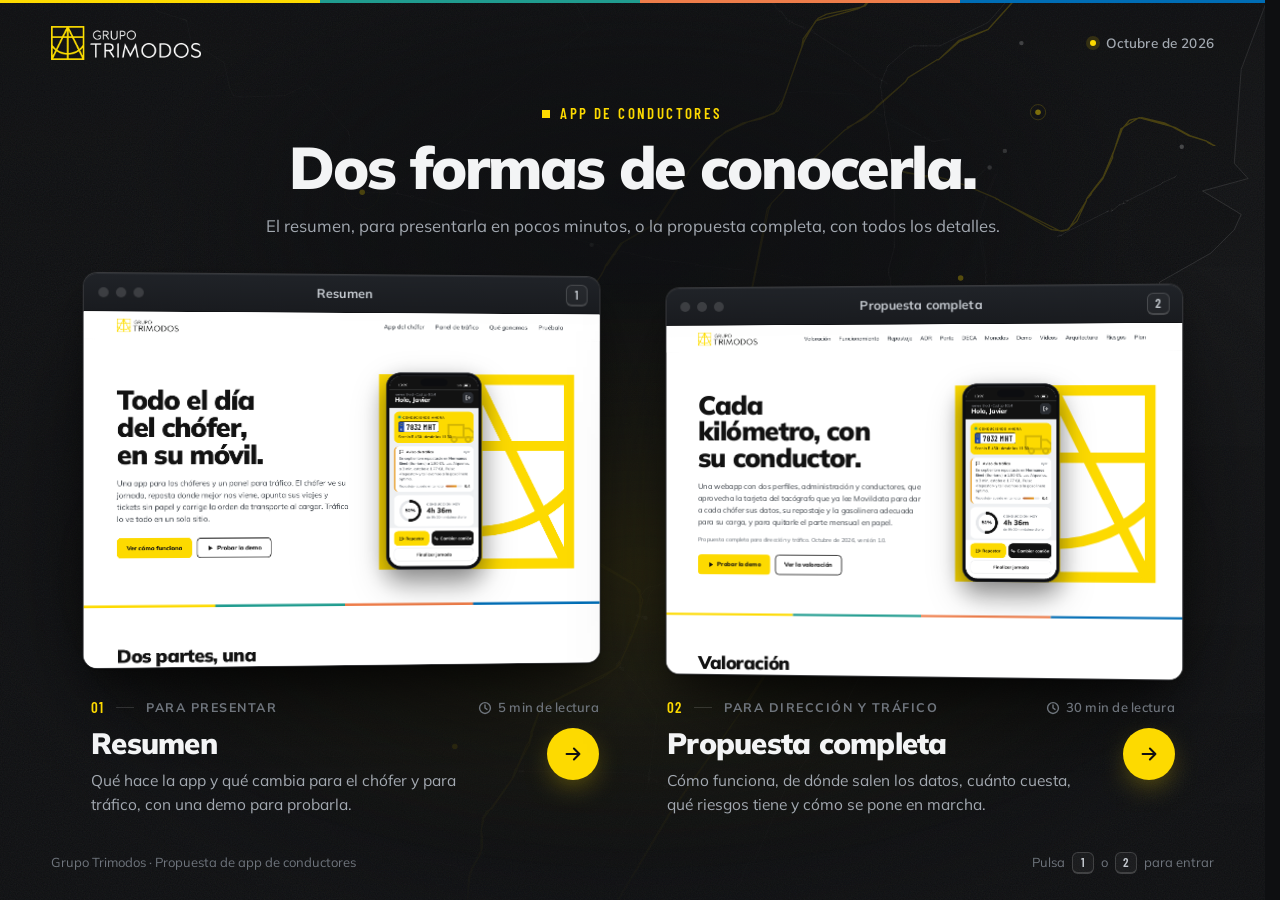
==== index.html @ 16dcde3c "Portada con las dos propuestas y despliegue en GitHub Pages - index.html: portada con dos ventanas f" ====
<!doctype html>
<html lang="es">
<head>
<meta charset="utf-8">
<meta name="viewport" content="width=device-width, initial-scale=1, viewport-fit=cover">
<title>App de conductores · Grupo Trimodos</title>
<meta name="description" content="Propuesta de app de conductores de Grupo Trimodos: el resumen para presentarla y la propuesta completa.">
<meta name="robots" content="noindex, nofollow">
<meta name="theme-color" content="#0E0F11">
<meta name="color-scheme" content="dark">
<link rel="icon" href="assets/img/favicon-32.png" type="image/png" sizes="32x32">
<link rel="apple-touch-icon" href="assets/img/apple-touch-icon.png">
<meta property="og:type" content="website">
<meta property="og:locale" content="es_ES">
<meta property="og:site_name" content="Grupo Trimodos">
<meta property="og:title" content="App de conductores · Propuesta">
<meta property="og:description" content="El resumen, para presentarla en pocos minutos, o la propuesta completa, con todos los detalles.">
<meta property="og:url" content="https://felixortuno.github.io/gtr-controldrive/">
<meta property="og:image" content="https://felixortuno.github.io/gtr-controldrive/assets/img/og.jpg">
<meta property="og:image:type" content="image/jpeg">
<meta property="og:image:width" content="1200">
<meta property="og:image:height" content="630">
<meta property="og:image:alt" content="App de conductores de Grupo Trimodos: resumen y propuesta completa">
<meta name="twitter:card" content="summary_large_image">
<link rel="preload" href="assets/fonts/mulish.woff2" as="font" type="font/woff2" crossorigin>
<script type="speculationrules">
{"prerender":[{"where":{"selector_matches":"a[data-launch]"},"eagerness":"moderate"}]}
</script>
<style>
@font-face{font-family:Mulish;src:url(assets/fonts/mulish.woff2) format("woff2");font-weight:200 1000;font-style:normal;font-display:swap}
@font-face{font-family:"Barlow Condensed";src:url(assets/fonts/barlow-condensed-600.woff2) format("woff2");font-weight:600;font-style:normal;font-display:swap}
@view-transition{navigation:auto}
::view-transition-old(root),::view-transition-new(root){animation-duration:.24s}

:root{
  --bg:#0E0F11;
  --line:rgba(255,255,255,.08);
  --line-2:rgba(255,255,255,.14);
  --text:#F3F4F5;
  --muted:#A3A9B1;
  --dim:#6F757D;
  --y:#FDDA00;
  --teal:#209C8F;
  --orange:#EE7D4A;
  --blue:#006DB5;
  --ease:cubic-bezier(.22,.8,.24,1);
  --gutter:clamp(16px,4vw,56px);
  --ar:1.6;
  --VW:1440px;
  --VH:900px;
  color-scheme:dark;
}
*,*::before,*::after{box-sizing:border-box}
html{background:var(--bg);scrollbar-gutter:stable;-webkit-text-size-adjust:100%;text-size-adjust:100%}
body{margin:0;min-height:100vh;min-height:100svh;display:flex;flex-direction:column;background:var(--bg);color:var(--text);font:400 16px/1.5 Mulish,system-ui,-apple-system,"Segoe UI",sans-serif;-webkit-font-smoothing:antialiased;-moz-osx-font-smoothing:grayscale;overflow-x:hidden}
img,svg{display:block}
a{color:inherit}
::selection{background:var(--y);color:#111}

/* ---------- Fondo ---------- */
.bg{position:fixed;inset:0;z-index:0;pointer-events:none;overflow:hidden;transition:opacity .5s var(--ease)}
.bg .map{position:absolute;inset:-4%;width:108%;height:108%;object-fit:cover;object-position:72% 20%;opacity:.75;will-change:transform;-webkit-mask-image:linear-gradient(180deg,#000 0%,#000 45%,transparent 100%);mask-image:linear-gradient(180deg,#000 0%,#000 45%,transparent 100%)}
.bg .shade{position:absolute;inset:0;background:radial-gradient(40% 24% at 50% 21%,rgba(14,15,17,.85) 0%,rgba(14,15,17,.5) 60%,rgba(14,15,17,0) 100%),radial-gradient(56% 48% at 50% 60%,rgba(14,15,17,.86) 0%,rgba(14,15,17,.55) 55%,rgba(14,15,17,0) 100%),linear-gradient(180deg,rgba(14,15,17,.2),rgba(14,15,17,0) 30%)}
.bg .glow{position:absolute;left:50%;top:64%;width:min(1200px,110vw);aspect-ratio:2/1;transform:translate(-50%,-50%);background:radial-gradient(closest-side,rgba(253,218,0,.10),rgba(253,218,0,.03) 55%,transparent);filter:blur(10px)}
.bg .grain{position:absolute;inset:0;opacity:.07;mix-blend-mode:overlay;background-image:url("data:image/svg+xml,%3Csvg xmlns='http://www.w3.org/2000/svg' width='180' height='180'%3E%3Cfilter id='n'%3E%3CfeTurbulence type='fractalNoise' baseFrequency='.85' numOctaves='2' stitchTiles='stitch'/%3E%3C/filter%3E%3Crect width='100%25' height='100%25' filter='url(%23n)'/%3E%3C/svg%3E")}

/* Franja de colores del grupo */
.strip{position:fixed;top:0;left:0;right:0;z-index:40;display:flex;height:3px;pointer-events:none;transition:opacity .4s var(--ease)}
.strip i{flex:1;transform-origin:left center;animation:grow 1s var(--ease) backwards;animation-delay:calc(var(--k) * 90ms)}
.strip i:nth-child(1){--k:0;background:var(--y)}
.strip i:nth-child(2){--k:1;background:var(--teal)}
.strip i:nth-child(3){--k:2;background:var(--orange)}
.strip i:nth-child(4){--k:3;background:var(--blue)}

/* Recorta lo que sobresale (p. ej. la ventana al ampliarse) sin crear una zona de desplazamiento */
.page{position:relative;flex:1;display:flex;flex-direction:column;overflow:hidden;overflow:clip}

/* ---------- Cabecera ---------- */
.top{position:relative;z-index:2;width:100%;max-width:1360px;margin:0 auto;display:flex;align-items:center;justify-content:space-between;gap:16px;padding:26px var(--gutter) 0;transition:opacity .4s var(--ease);animation:fade .8s var(--ease) .1s backwards}
.brand{display:inline-flex;border-radius:6px;outline-offset:6px}
.brand img{width:150px;height:auto}
.top .date{margin:0;display:flex;align-items:center;gap:10px;color:var(--muted);font-size:13.5px;font-weight:600;letter-spacing:.01em}
.top .date::before{content:"";width:6px;height:6px;border-radius:50%;background:var(--y);box-shadow:0 0 0 4px rgba(253,218,0,.14)}

/* ---------- Escenario ---------- */
.stage{position:relative;z-index:1;flex:1;display:flex;flex-direction:column;justify-content:center;width:100%;padding:clamp(20px,4vh,56px) 0 clamp(20px,3.5vh,44px)}
.intro{text-align:center;padding:0 var(--gutter);margin:0 auto clamp(26px,4.6vh,56px);max-width:1120px;transition:opacity .4s var(--ease)}
.eyebrow{margin:0 0 16px;display:inline-flex;align-items:center;gap:10px;font:600 15px/1 "Barlow Condensed","Arial Narrow",sans-serif;letter-spacing:.16em;text-transform:uppercase;color:var(--y);animation:rise-s .9s var(--ease) .15s backwards}
.eyebrow::before{content:"";width:8px;height:8px;background:var(--y)}
h1{margin:0;font-weight:900;font-size:clamp(38px,4.6vw,80px);line-height:1.02;letter-spacing:-.035em;text-wrap:balance;animation:rise-s 1s var(--ease) .22s backwards}
.lead{margin:16px auto 0;max-width:62ch;color:var(--muted);font-size:clamp(16px,1.3vw,19px);line-height:1.55;text-wrap:balance;animation:rise-s 1s var(--ease) .3s backwards}

/* ---------- Opciones ---------- */
.options{--gap:clamp(36px,5vw,84px);position:relative;display:grid;grid-template-columns:repeat(2,minmax(0,var(--w,560px)));justify-content:center;gap:var(--gap);padding:0 var(--gutter);list-style:none;margin:0}
.opt{position:relative;transition:opacity .45s var(--ease),transform .7s var(--ease)}
.opt.is-launching{z-index:20}
.stage.is-front{z-index:50}
.slot{position:relative;perspective:1700px;animation:rise 1.25s var(--ease) backwards;animation-delay:calc(.32s + var(--i) * .13s)}
.opt:nth-child(1) .slot{perspective-origin:calc(100% + var(--gap) / 2) 40%}
.opt:nth-child(2) .slot{perspective-origin:calc(0% - var(--gap) / 2) 40%}

.win{position:relative;border-radius:14px;background:#17191C;border:1px solid var(--line-2);transform-origin:50% 50%;will-change:transform;-webkit-backface-visibility:hidden;backface-visibility:hidden}
.win::before{content:"";position:absolute;inset:-1px;z-index:-1;border-radius:inherit;pointer-events:none;box-shadow:0 1px 2px rgba(0,0,0,.4),0 18px 36px -10px rgba(0,0,0,.55),0 50px 110px -30px rgba(0,0,0,.75);transition:opacity .35s var(--ease)}
.win::after{content:"";position:absolute;inset:-1px;z-index:3;border-radius:inherit;pointer-events:none;box-shadow:0 0 0 1px rgba(253,218,0,.7),0 0 0 6px rgba(253,218,0,.08),0 30px 90px -24px rgba(253,218,0,.35);opacity:0;transition:opacity .45s var(--ease)}

.bar{container-type:inline-size;position:relative;display:flex;align-items:center;gap:12px;height:38px;padding:0 12px 0 14px;border-radius:13px 13px 0 0;background:linear-gradient(180deg,#202328,#191B1F);border-bottom:1px solid rgba(0,0,0,.5);box-shadow:inset 0 1px 0 rgba(255,255,255,.06)}
.lights{display:flex;gap:7px}
.lights i{width:10px;height:10px;border-radius:50%;background:rgba(255,255,255,.14);transition:background-color .35s var(--ease)}
.lights i:nth-child(2){transition-delay:.05s}
.lights i:nth-child(3){transition-delay:.1s}
.bar-title{position:absolute;left:50%;transform:translateX(-50%);max-width:calc(100% - 150px);overflow:hidden;white-space:nowrap;text-overflow:ellipsis;font-size:12.5px;font-weight:700;letter-spacing:.01em;color:#C5CAD0}
.bar-title span{color:var(--dim);font-weight:600}
kbd,.key{display:inline-grid;place-items:center;min-width:22px;height:22px;padding:0 6px;border-radius:6px;border:1px solid rgba(255,255,255,.16);border-bottom-width:2px;background:rgba(255,255,255,.04);font:600 13px/1 "Barlow Condensed","Arial Narrow",sans-serif;color:#C5CAD0}
.bar .key{margin-left:auto}

.view{position:relative;aspect-ratio:var(--ar);overflow:hidden;border-radius:0 0 13px 13px;background:#fff;isolation:isolate}
.vp{position:absolute;left:0;top:0;width:100%;overflow:hidden}
.vp iframe{display:block;width:var(--VW);height:var(--VH);border:0;transform:scale(var(--s,.4));transform-origin:0 0;opacity:0;transition:opacity .6s var(--ease);background:#fff}
.win.is-ready .vp iframe{opacity:1}
.glare{position:absolute;inset:0;z-index:2;pointer-events:none;opacity:0;transition:opacity .5s var(--ease);background:radial-gradient(520px circle at var(--gx,50%) var(--gy,0%),rgba(255,255,255,.16),transparent 45%),linear-gradient(180deg,rgba(255,255,255,.05),transparent 22%)}

/* Esqueleto mientras carga la vista previa */
.skel{position:absolute;inset:0;background:#fff;transition:opacity .5s var(--ease) .1s}
.win.is-ready .skel{opacity:0}
.skel i{position:absolute;display:block;border-radius:3px;background:#ECEDEF}
.skel .s-nav{left:0;right:0;top:0;height:7.6%;border-radius:0;background:#fff;border-bottom:1px solid #EFF0F2}
.skel .s-logo{left:11%;top:2.3%;width:10.5%;height:3%;background:#F7EBA6}
.skel .s-h{left:11%;width:33%;height:7%;background:#DADCE0}
.skel .s-h1{top:21%}.skel .s-h2{top:30.5%;width:38%}.skel .s-h3{top:40%;width:26%}
.skel .s-p{left:11%;width:40%;height:2.3%}
.skel .s-p1{top:53%}.skel .s-p2{top:58%}.skel .s-p3{top:63%;width:30%}
.skel .s-btn{left:11%;top:70%;width:13%;height:6%;border-radius:5px;background:#FBE77E}
.skel .s-btn2{left:25.5%;width:13%;background:#fff;box-shadow:inset 0 0 0 2px #DADCE0}
.skel .s-art{left:56%;top:17%;width:34%;height:54%;border-radius:2px;background:none;box-shadow:inset 0 0 0 7px #FBE77E}
.skel::after{content:"";position:absolute;inset:0;background:linear-gradient(100deg,transparent 35%,rgba(255,255,255,.75) 50%,transparent 65%);animation:shimmer 1.5s ease-in-out infinite;transform:translateX(-100%)}

/* Pie de cada opción */
.cap{container-type:inline-size;display:grid;grid-template-columns:1fr auto;column-gap:20px;padding:26px 2px 0;animation:rise-s 1s var(--ease) backwards;animation-delay:calc(.5s + var(--i) * .13s);transition:opacity .3s var(--ease)}
.cap-top{grid-column:1/-1;display:flex;align-items:center;gap:12px;margin-bottom:10px;font-size:12.5px;font-weight:700;letter-spacing:.12em;text-transform:uppercase;color:var(--dim)}
.num{font:600 15px/1 "Barlow Condensed","Arial Narrow",sans-serif;letter-spacing:.08em;color:var(--y)}
.cap-top .sep{width:18px;height:1px;background:var(--line-2)}
.time{margin-left:auto;display:inline-flex;align-items:center;gap:6px;letter-spacing:.02em;text-transform:none;font-weight:600;font-size:13px}
.time svg{width:14px;height:14px}
.cap h2{grid-column:1;margin:0;font-size:clamp(26px,2.3vw,34px);font-weight:900;line-height:1.05;letter-spacing:-.025em}
.go{text-decoration:none;outline:none}
.go::after{content:"";position:absolute;inset:0;z-index:5;border-radius:16px;cursor:pointer}
.cap p{grid-column:1;margin:10px 0 0;max-width:46ch;color:var(--muted);font-size:15.5px;line-height:1.55;text-wrap:pretty}
.chips{grid-column:1/-1;display:flex;flex-wrap:wrap;gap:7px;margin:16px 0 0;padding:0;list-style:none}
.chips li{padding:5px 11px;border-radius:999px;border:1px solid var(--line-2);font-size:12.5px;font-weight:600;color:#C2C7CD;background:rgba(255,255,255,.02);transition:border-color .35s var(--ease),color .35s var(--ease)}
.cta{grid-column:2;grid-row:2/span 2;align-self:start;display:grid;place-items:center;width:52px;height:52px;border-radius:50%;background:var(--y);color:#111;box-shadow:0 10px 30px -10px rgba(253,218,0,.6);transition:transform .45s var(--ease),box-shadow .45s var(--ease)}
.cta svg{width:22px;height:22px;transition:transform .45s var(--ease)}

/* Estados */
.opt.is-on .win::after{opacity:1}
.opt.is-on .lights i:nth-child(1){background:var(--y)}
.opt.is-on .lights i:nth-child(2){background:var(--teal)}
.opt.is-on .lights i:nth-child(3){background:var(--orange)}
.opt.is-on .glare{opacity:1}
.opt.is-on .cta{transform:scale(1.07);box-shadow:0 14px 36px -10px rgba(253,218,0,.8)}
.opt.is-on .cta svg{transform:translateX(3px)}
.opt.is-on .chips li{border-color:rgba(253,218,0,.28);color:#E4E7EA}
.options.has-on .opt:not(.is-on){opacity:.5}
.opt:has(.go:focus-visible) .win{outline:2px solid var(--y);outline-offset:6px}

/* ---------- Pie ---------- */
.foot{position:relative;z-index:2;width:100%;max-width:1360px;margin:0 auto;display:flex;align-items:center;justify-content:space-between;gap:16px;padding:0 var(--gutter) 26px;color:var(--dim);font-size:13px;transition:opacity .4s var(--ease);animation:fade .8s var(--ease) .8s backwards}
.foot p{margin:0}
.hint{display:flex;align-items:center;gap:7px}

/* ---------- Lanzamiento ---------- */
.is-launching .top,.is-launching .intro,.is-launching .foot,.is-launching .strip,.is-launching .bg{opacity:0}
.is-launching .opt:not(.is-launching){opacity:0;transform:scale(.94)}
.opt.is-launching .cap{opacity:0}
.opt.is-launching .win::before,.opt.is-launching .win::after,.opt.is-launching .glare{opacity:0;transition-duration:.25s}
.opt.is-launching .view{overflow:visible}
.opt.is-launching .go::after{cursor:default}
html.is-launching{cursor:progress}

/* ---------- Animaciones ---------- */
@keyframes grow{from{transform:scaleX(0)}}
@keyframes fade{from{opacity:0}}
@keyframes rise-s{from{opacity:0;transform:translateY(18px)}}
@keyframes rise{from{opacity:0;transform:translateY(70px) scale(.94)}}
@keyframes shimmer{to{transform:translateX(100%)}}

/* ---------- Adaptación ---------- */
@container (max-width:500px){
  .bar-title span{display:none}
}
@container (max-width:490px){
  .cap-top .sep,.time .rd{display:none}
  .cap h2{font-size:27px}
}
@media (min-width:900px){
  .lead{max-width:none}
}
/* En pantallas de escritorio el tamaño de las ventanas lo ajusta el script para que todo quepa sin desplazarse */
@media (min-width:900px) and (max-height:1000px){
  .chips{display:none}
}
@media (min-width:900px) and (max-height:820px){
  .eyebrow{margin-bottom:12px}
  h1{font-size:clamp(36px,4.2vw,60px)}
  .lead{margin-top:10px;font-size:16px}
  .cap{padding-top:20px}
  .cap-top{margin-bottom:8px}
  .cap p{font-size:14.5px;margin-top:8px}
}
@media (min-width:900px) and (max-height:800px){
  .lead{display:none}
}
@media (max-width:899px){
  .options{grid-template-columns:minmax(0,640px);gap:56px}
  .opt .slot{perspective-origin:50% 40%}
  .stage{justify-content:flex-start;padding-top:40px}
}
@media (max-width:600px){
  .top{padding-top:20px}
  .brand img{width:126px}
  .top .date{font-size:12.5px}
  .stage{padding-top:34px}
  .intro{margin-bottom:34px}
  .eyebrow{font-size:14px}
  .lead{font-size:16px}
  .bar{height:34px;padding-left:12px}
  .lights{gap:6px}
  .lights i{width:9px;height:9px}
  .bar-title{font-size:12px;max-width:calc(100% - 120px)}
  .bar-title span,.cap-top .sep,.time .rd{display:none}
  .cap{padding-top:20px;column-gap:14px}
  .cap-top{gap:10px;letter-spacing:.1em}
  .cta{width:46px;height:46px}
  .cap p{font-size:15px}
  .foot{flex-direction:column;align-items:flex-start;padding-top:8px}
}
@media (hover:none){
  .key,.hint{display:none}
}
@media (prefers-reduced-motion:reduce){
  *,*::before,*::after{animation-duration:.01ms!important;animation-delay:0s!important;transition-duration:.01ms!important}
}
</style>
</head>
<body>
<div class="strip" aria-hidden="true"><i></i><i></i><i></i><i></i></div>

<div class="bg" aria-hidden="true">
  <img class="map" src="assets/img/mapa.svg" alt="" decoding="async">
  <div class="shade"></div>
  <div class="glow"></div>
  <div class="grain"></div>
</div>

<div class="page">
<header class="top">
  <a class="brand" href="./" aria-label="Grupo Trimodos, inicio"><img src="assets/img/grupo-trimodos-blanco.png" width="150" height="34" alt="Grupo Trimodos"></a>
  <p class="date">Octubre de 2026</p>
</header>

<main class="stage">
  <section class="intro">
    <p class="eyebrow">App de conductores</p>
    <h1>Dos formas de conocerla.</h1>
    <p class="lead">El resumen, para presentarla en pocos minutos, o la propuesta completa, con todos los detalles.</p>
  </section>

  <ul class="options" aria-label="Propuestas">
    <li class="opt" data-key="1" style="--i:0">
      <div class="slot">
        <div class="win">
          <div class="bar" aria-hidden="true">
            <span class="lights"><i></i><i></i><i></i></span>
            <span class="bar-title">Resumen <span>· App de conductores</span></span>
            <kbd class="key">1</kbd>
          </div>
          <div class="view" inert aria-hidden="true">
            <div class="skel"><i class="s-nav"></i><i class="s-logo"></i><i class="s-h s-h1"></i><i class="s-h s-h2"></i><i class="s-h s-h3"></i><i class="s-p s-p1"></i><i class="s-p s-p2"></i><i class="s-p s-p3"></i><i class="s-btn"></i><i class="s-btn s-btn2"></i><i class="s-art"></i></div>
            <div class="vp"><iframe src="propuesta-app-conductores-direccion.html" title="Vista previa del resumen" tabindex="-1" scrolling="no"></iframe></div>
            <div class="glare"></div>
          </div>
        </div>
      </div>
      <div class="cap">
        <div class="cap-top"><span class="num">01</span><span class="sep"></span><span>Para presentar</span><span class="time"><svg viewBox="0 0 16 16" fill="none" stroke="currentColor" stroke-width="1.6" aria-hidden="true"><circle cx="8" cy="8" r="6.2"/><path d="M8 4.6V8l2.3 1.6" stroke-linecap="round"/></svg><span>5 min<span class="rd"> de lectura</span></span></span></div>
        <h2><a class="go" href="propuesta-app-conductores-direccion.html" data-launch aria-describedby="d1">Resumen</a></h2>
        <p id="d1">Qué hace la app y qué cambia para el chófer y para tráfico, con una demo para probarla.</p>
        <span class="cta" aria-hidden="true"><svg viewBox="0 0 24 24" fill="none" stroke="currentColor" stroke-width="2.2" stroke-linecap="round" stroke-linejoin="round"><path d="M5 12h14M13 6l6 6-6 6"/></svg></span>
        <ul class="chips" aria-label="Contenido del resumen"><li>App del chófer</li><li>Panel de tráfico</li><li>Qué ganamos</li></ul>
      </div>
    </li>

    <li class="opt" data-key="2" style="--i:1">
      <div class="slot">
        <div class="win">
          <div class="bar" aria-hidden="true">
            <span class="lights"><i></i><i></i><i></i></span>
            <span class="bar-title">Propuesta completa <span>· App de conductores</span></span>
            <kbd class="key">2</kbd>
          </div>
          <div class="view" inert aria-hidden="true">
            <div class="skel"><i class="s-nav"></i><i class="s-logo"></i><i class="s-h s-h1"></i><i class="s-h s-h2"></i><i class="s-h s-h3"></i><i class="s-p s-p1"></i><i class="s-p s-p2"></i><i class="s-p s-p3"></i><i class="s-btn"></i><i class="s-btn s-btn2"></i><i class="s-art"></i></div>
            <div class="vp"><iframe src="propuesta-app-conductores-trimodos.html" title="Vista previa de la propuesta completa" tabindex="-1" scrolling="no"></iframe></div>
            <div class="glare"></div>
          </div>
        </div>
      </div>
      <div class="cap">
        <div class="cap-top"><span class="num">02</span><span class="sep"></span><span>Para dirección y tráfico</span><span class="time"><svg viewBox="0 0 16 16" fill="none" stroke="currentColor" stroke-width="1.6" aria-hidden="true"><circle cx="8" cy="8" r="6.2"/><path d="M8 4.6V8l2.3 1.6" stroke-linecap="round"/></svg><span>30 min<span class="rd"> de lectura</span></span></span></div>
        <h2><a class="go" href="propuesta-app-conductores-trimodos.html" data-launch aria-describedby="d2">Propuesta completa</a></h2>
        <p id="d2">Cómo funciona, de dónde salen los datos, cuánto cuesta, qué riesgos tiene y cómo se pone en marcha.</p>
        <span class="cta" aria-hidden="true"><svg viewBox="0 0 24 24" fill="none" stroke="currentColor" stroke-width="2.2" stroke-linecap="round" stroke-linejoin="round"><path d="M5 12h14M13 6l6 6-6 6"/></svg></span>
        <ul class="chips" aria-label="Contenido de la propuesta completa"><li>Valoración</li><li>Repostaje</li><li>ADR</li><li>Parte mensual</li><li>Arquitectura</li><li>Riesgos</li><li>Plan</li></ul>
      </div>
    </li>
  </ul>
</main>

<footer class="foot">
  <p>Grupo Trimodos · Propuesta de app de conductores</p>
  <p class="hint">Pulsa <kbd>1</kbd> o <kbd>2</kbd> para entrar</p>
</footer>
</div>

<script>
(() => {
  const root = document.documentElement;
  const reduce = matchMedia('(prefers-reduced-motion: reduce)');
  const list = document.querySelector('.options');
  const map = document.querySelector('.bg .map');
  const cards = [...document.querySelectorAll('.opt')].map((el, i) => ({
    el, i,
    key: el.dataset.key,
    link: el.querySelector('[data-launch]'),
    slot: el.querySelector('.slot'),
    win: el.querySelector('.win'),
    view: el.querySelector('.view'),
    vp: el.querySelector('.vp'),
    frame: el.querySelector('iframe'),
    fw: null,
    s: .4, yaw: 0,
    rx: 0, ry: 0, lift: 0, y: 0, z: 0,
    trx: 0, try_: 0, tlift: 0,
    hover: false, hoverAt: 0,
    scroll: 0, peek: 0
  }));

  /* Medidas: la vista previa se pinta al tamaño real de la ventana y se escala,
     así lo que se ve dentro es exactamente la página a la que se entra. */
  const head = document.querySelector('.top');
  const foot = document.querySelector('.foot');
  const stage = document.querySelector('.stage');
  const intro = document.querySelector('.intro');
  let VW = 0, VH = 0, wide = true;
  function measure() {
    VW = root.clientWidth;
    VH = innerHeight;
    wide = VW >= 900;
    const ar = Math.max(VW / VH, wide ? 1.45 : 1.3);
    root.style.setProperty('--ar', ar.toFixed(4));
    root.style.setProperty('--VW', VW + 'px');
    root.style.setProperty('--VH', VH + 'px');
    layout(ar);
    cards.forEach(c => {
      c.yaw = wide && !reduce.matches ? (c.i === 0 ? 5 : -5) : 0;
      if (!c.hover) c.try_ = c.yaw;
      fit(c);
    });
  }
  /* En escritorio, ventanas tan grandes como quepan sin tener que desplazarse */
  function layout(ar) {
    if (!wide) { list.style.removeProperty('--w'); return; }
    const ls = getComputedStyle(list);
    const maxW = Math.min(660, (VW - 2 * parseFloat(ls.paddingLeft) - parseFloat(ls.columnGap)) / 2);
    let w = maxW;
    for (let n = 0; n < 4; n++) {
      list.style.setProperty('--w', w.toFixed(1) + 'px');
      const ss = getComputedStyle(stage);
      const need = head.offsetHeight + foot.offsetHeight + parseFloat(ss.paddingTop) + parseFloat(ss.paddingBottom)
        + intro.offsetHeight + parseFloat(getComputedStyle(intro).marginBottom) + list.offsetHeight + 8;
      const next = Math.max(360, Math.min(maxW, w + (VH - need) * ar));
      if (Math.abs(next - w) < 1) break;
      w = next;
    }
    list.style.setProperty('--w', Math.floor(w) + 'px');
  }
  function fit(c) {
    const w = c.view.clientWidth;
    if (!w || !VW) return;
    c.s = w / VW;
    c.el.style.setProperty('--s', c.s.toFixed(5));
    c.vp.style.height = (VH * c.s) + 'px';
  }
  let resizeRaf = 0;
  addEventListener('resize', () => {
    if (active) return;
    cancelAnimationFrame(resizeRaf);
    resizeRaf = requestAnimationFrame(measure);
  });
  const ro = new ResizeObserver(() => { if (!active) cards.forEach(fit); });
  cards.forEach(c => ro.observe(c.view));
  measure();
  cards.forEach(c => { c.ry = c.try_ = c.yaw; });
  if (document.fonts) document.fonts.ready.then(() => { if (!active) measure(); });

  /* Vistas previas: aparecen al cargar. En el mismo dominio se puede además
     desplazar la página de dentro al pasar el ratón. */
  function ready(c) {
    if (c.win.classList.contains('is-ready')) return;
    c.win.classList.add('is-ready');
    try {
      const w = c.frame.contentWindow, d = w.document;
      const st = d.createElement('style');
      st.textContent = 'html{scroll-behavior:auto!important;scrollbar-width:none}html::-webkit-scrollbar{display:none}';
      d.head.append(st);
      c.fw = w;
    } catch (e) { c.fw = null; }
  }
  cards.forEach(c => {
    c.frame.addEventListener('load', () => ready(c));
    try { if (c.frame.contentDocument && c.frame.contentDocument.readyState === 'complete' && c.frame.contentDocument.body.childElementCount) ready(c); } catch (e) {}
    setTimeout(() => ready(c), 6000);
  });

  /* Estado activo (ratón o teclado) */
  function setOn(c, on) {
    c.el.classList.toggle('is-on', on);
    list.classList.toggle('has-on', cards.some(x => x.el.classList.contains('is-on')));
  }

  /* Inclinación 3D y brillo que sigue al cursor */
  let px = 0, py = 0, mx = 0, my = 0;
  addEventListener('pointermove', e => {
    if (e.pointerType !== 'mouse') return;
    px = e.clientX / innerWidth - .5;
    py = e.clientY / innerHeight - .5;
  }, { passive: true });
  const clamp = (v, a, b) => Math.min(b, Math.max(a, v));
  cards.forEach(c => {
    c.el.addEventListener('pointerenter', e => {
      if (e.pointerType !== 'mouse' || active) return;
      c.hover = true; c.hoverAt = performance.now();
      setOn(c, true);
    });
    c.el.addEventListener('pointermove', e => {
      if (e.pointerType !== 'mouse' || active) return;
      const r = c.slot.getBoundingClientRect();
      const x = clamp((e.clientX - r.left) / r.width, 0, 1);
      const y = clamp((e.clientY - r.top) / r.height, 0, 1);
      if (!reduce.matches) {
        c.try_ = (x - .5) * 10;
        c.trx = (.5 - y) * 8;
        c.tlift = 1;
      }
      c.view.style.setProperty('--gx', (x * 100).toFixed(1) + '%');
      c.view.style.setProperty('--gy', (y * 100).toFixed(1) + '%');
    });
    c.el.addEventListener('pointerleave', e => {
      if (e.pointerType !== 'mouse' || active) return;
      c.hover = false; c.trx = 0; c.try_ = c.yaw; c.tlift = 0;
      setOn(c, false);
    });
    c.link.addEventListener('focus', () => { if (!active) setOn(c, true); });
    c.link.addEventListener('blur', () => { if (!active && !c.hover) setOn(c, false); });
    c.link.addEventListener('click', e => {
      if (e.defaultPrevented || e.button !== 0 || e.metaKey || e.ctrlKey || e.shiftKey || e.altKey) return;
      e.preventDefault();
      launch(c);
    });
  });

  /* Bucle de animación: flotación, inclinación, desplazamiento de la vista previa y paralaje del mapa */
  let last = performance.now();
  function loop(now) {
    const dt = Math.min(64, now - last); last = now;
    const k = 1 - Math.exp(-dt / 120);
    const motion = !reduce.matches;
    for (const c of cards) {
      if (c !== active) {
        c.rx += (c.trx - c.rx) * k;
        c.ry += (c.try_ - c.ry) * k;
        c.lift += (c.tlift - c.lift) * k;
        const float = motion ? Math.sin(now / 6500 * Math.PI * 2 + c.i * 2.3) * (wide ? 7 : 4) : 0;
        c.y = float - c.lift * 8;
        c.z = c.lift * 34;
        c.win.style.transform = `translate3d(0px, ${c.y.toFixed(2)}px, ${c.z.toFixed(2)}px) rotateX(${c.rx.toFixed(3)}deg) rotateY(${c.ry.toFixed(3)}deg) scale(1)`;
      }
      if (c.fw) {
        if (motion && c.hover && !active && now - c.hoverAt > 900) {
          const max = Math.min(c.fw.document.documentElement.scrollHeight - VH, VH * 2.6);
          c.peek = Math.min(Math.max(0, max), c.peek + dt * .11);
        } else {
          c.peek += (0 - c.peek) * (active ? 1 - Math.exp(-dt / 70) : k * .6);
          if (c.peek < .5) c.peek = 0;
        }
        if (Math.abs(c.peek - c.scroll) >= .5 || (c.peek === 0 && c.scroll !== 0)) {
          c.scroll = c.peek;
          c.fw.scrollTo({ top: Math.round(c.scroll), behavior: 'instant' });
        }
      }
    }
    if (motion) {
      mx += (px - mx) * k * .5;
      my += (py - my) * k * .5;
      map.style.transform = `translate3d(${(-mx * 18).toFixed(2)}px, ${(-my * 12).toFixed(2)}px, 0)`;
    }
    requestAnimationFrame(loop);
  }
  requestAnimationFrame(loop);

  /* Entrada: la ventana crece hasta ocupar la pantalla y se convierte en la página */
  let active = null, anims = [];
  const stop = e => e.preventDefault();
  function lockScroll(on) {
    const m = on ? 'addEventListener' : 'removeEventListener';
    window[m]('wheel', stop, { passive: false });
    window[m]('touchmove', stop, { passive: false });
  }
  function launch(c) {
    if (active) return;
    const href = c.link.href;
    if (reduce.matches) { location.href = href; return; }
    active = c;
    setOn(c, true);
    c.slot.getAnimations().forEach(a => a.finish());
    const from = `translate3d(0px, ${c.y}px, ${c.z}px) rotateX(${c.rx}deg) rotateY(${c.ry}deg) scale(1)`;
    const r = c.slot.getBoundingClientRect();
    const vx = r.left + c.win.clientLeft + c.view.offsetLeft;
    const vy = r.top + c.win.clientTop + c.view.offsetTop;
    const cx = r.left + c.win.offsetWidth / 2;
    const cy = r.top + c.win.offsetHeight / 2;
    const S = VW / c.view.offsetWidth;
    const tx = -cx - S * (vx - cx);
    const ty = -cy - S * (vy - cy);
    const to = `translate3d(${tx}px, ${ty}px, 0px) rotateX(0deg) rotateY(0deg) scale(${S})`;
    const crop = Math.max(0, VH * c.s - c.view.offsetHeight);
    root.classList.add('is-launching');
    stage.classList.add('is-front');
    c.el.classList.add('is-launching');
    lockScroll(true);
    const opts = { duration: 820, easing: 'cubic-bezier(.76,0,.18,1)', fill: 'forwards' };
    anims = [
      c.win.animate([{ transform: from }, { transform: to }], opts),
      c.vp.animate([
        { clipPath: `inset(0px 0px ${crop}px 0px round 0px 0px 13px 13px)` },
        { clipPath: 'inset(0px 0px 0px 0px round 0px 0px 0px 0px)' }
      ], opts)
    ];
    anims[0].finished.then(() => { location.href = href; }).catch(() => {});
  }

  /* Al volver atrás (caché del navegador), la ventana se recoge a su sitio */
  addEventListener('pageshow', e => {
    if (!e.persisted || !active) return;
    const c = active;
    root.classList.remove('is-launching');
    anims.forEach(a => { a.playbackRate = 1.1; a.reverse(); });
    Promise.all(anims.map(a => a.finished)).then(() => {
      anims.forEach(a => a.cancel());
      anims = [];
      c.el.classList.remove('is-launching');
      stage.classList.remove('is-front');
      c.hover = false; c.trx = 0; c.try_ = c.yaw; c.tlift = 0;
      setOn(c, false);
      active = null;
      lockScroll(false);
      measure();
    }).catch(() => {});
  });

  /* Teclado: 1 y 2 para entrar, flechas para cambiar de opción */
  addEventListener('keydown', e => {
    if (active || e.defaultPrevented || e.metaKey || e.ctrlKey || e.altKey) return;
    const c = cards.find(x => x.key === e.key);
    if (c) { e.preventDefault(); c.link.focus({ preventScroll: true }); launch(c); return; }
    const cur = cards.findIndex(x => x.link === document.activeElement);
    if (e.key === 'ArrowLeft' || e.key === 'ArrowRight' || (cur >= 0 && (e.key === 'ArrowUp' || e.key === 'ArrowDown'))) {
      const dir = e.key === 'ArrowLeft' || e.key === 'ArrowUp' ? -1 : 1;
      const next = cards[cur < 0 ? (dir > 0 ? 0 : cards.length - 1) : (cur + dir + cards.length) % cards.length];
      e.preventDefault();
      next.link.focus();
    }
  });
})();
</script>
</body>
</html>
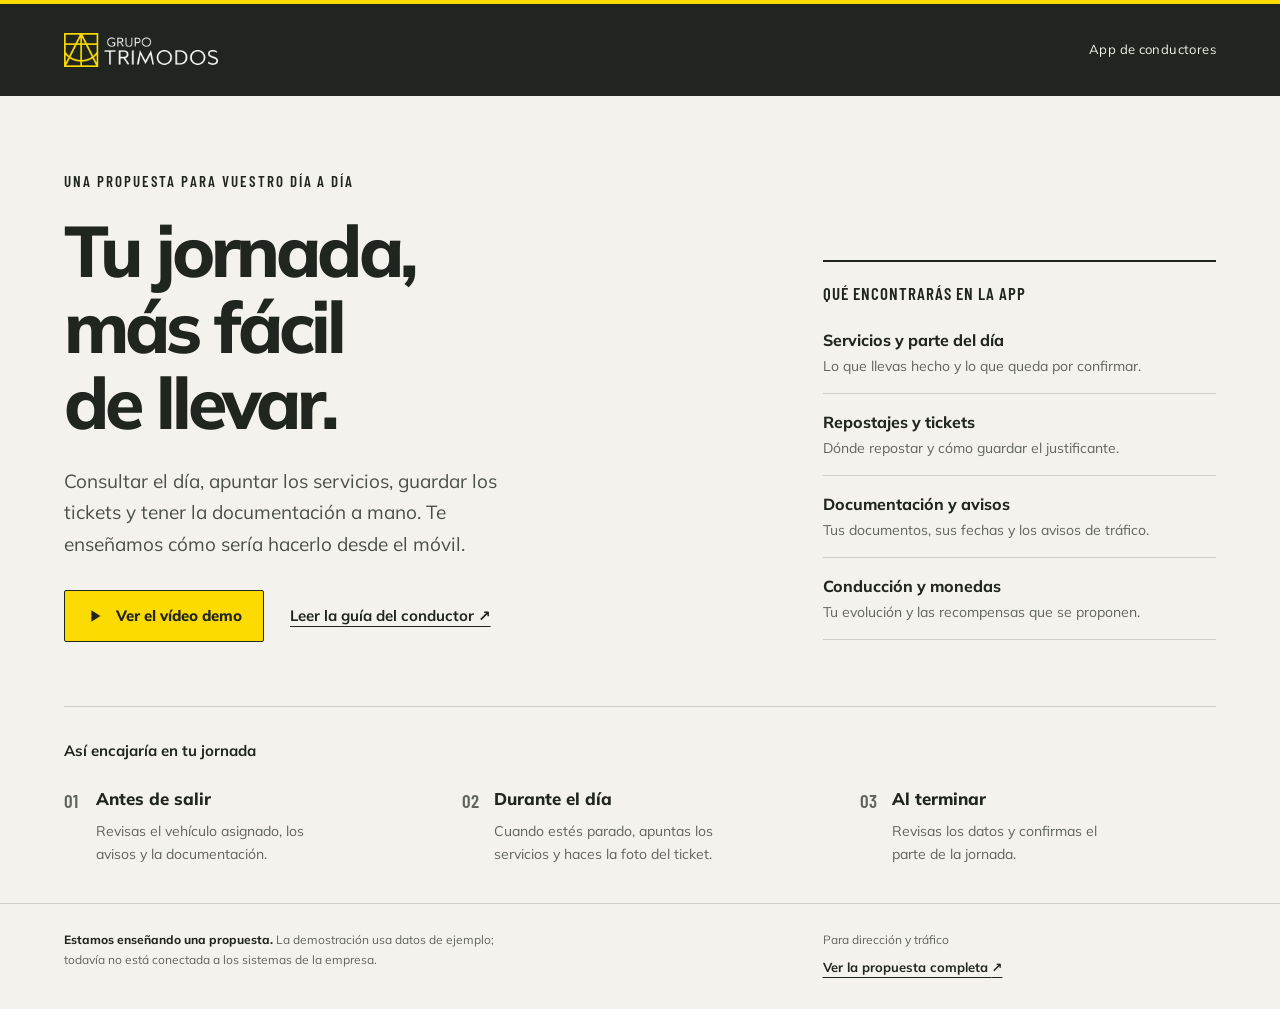
==== commit 4fcaea80: "Guía para conductores con vídeo demo sin sonido - Resumen reescrito como guía para los chóferes: jor" ====
--- a/index.html
+++ b/index.html
@@ -4,583 +4,120 @@
 <meta charset="utf-8">
 <meta name="viewport" content="width=device-width, initial-scale=1, viewport-fit=cover">
 <title>App de conductores · Grupo Trimodos</title>
-<meta name="description" content="Propuesta de app de conductores de Grupo Trimodos: el resumen para presentarla y la propuesta completa.">
+<meta name="description" content="Conoce la propuesta de app para conductores de Grupo Trimodos: servicios, repostajes, tickets y documentación. Una guía clara y un vídeo para verla en marcha.">
 <meta name="robots" content="noindex, nofollow">
-<meta name="theme-color" content="#0E0F11">
-<meta name="color-scheme" content="dark">
+<meta name="theme-color" content="#20251f">
+<meta name="color-scheme" content="light">
 <link rel="icon" href="assets/img/favicon-32.png" type="image/png" sizes="32x32">
 <link rel="apple-touch-icon" href="assets/img/apple-touch-icon.png">
 <meta property="og:type" content="website">
 <meta property="og:locale" content="es_ES">
 <meta property="og:site_name" content="Grupo Trimodos">
-<meta property="og:title" content="App de conductores · Propuesta">
-<meta property="og:description" content="El resumen, para presentarla en pocos minutos, o la propuesta completa, con todos los detalles.">
+<meta property="og:title" content="Tu jornada, más fácil de llevar · Grupo Trimodos">
+<meta property="og:description" content="Servicios, repostajes, tickets y documentación. Así sería la app que estamos preparando para los conductores.">
 <meta property="og:url" content="https://felixortuno.github.io/gtr-controldrive/">
 <meta property="og:image" content="https://felixortuno.github.io/gtr-controldrive/assets/img/og.jpg">
 <meta property="og:image:type" content="image/jpeg">
 <meta property="og:image:width" content="1200">
 <meta property="og:image:height" content="630">
-<meta property="og:image:alt" content="App de conductores de Grupo Trimodos: resumen y propuesta completa">
+<meta property="og:image:alt" content="Propuesta de app de conductores de Grupo Trimodos">
 <meta name="twitter:card" content="summary_large_image">
 <link rel="preload" href="assets/fonts/mulish.woff2" as="font" type="font/woff2" crossorigin>
-<script type="speculationrules">
-{"prerender":[{"where":{"selector_matches":"a[data-launch]"},"eagerness":"moderate"}]}
-</script>
+<link rel="preload" href="assets/fonts/barlow-condensed-600.woff2" as="font" type="font/woff2" crossorigin>
 <style>
 @font-face{font-family:Mulish;src:url(assets/fonts/mulish.woff2) format("woff2");font-weight:200 1000;font-style:normal;font-display:swap}
 @font-face{font-family:"Barlow Condensed";src:url(assets/fonts/barlow-condensed-600.woff2) format("woff2");font-weight:600;font-style:normal;font-display:swap}
-@view-transition{navigation:auto}
-::view-transition-old(root),::view-transition-new(root){animation-duration:.24s}
-
-:root{
-  --bg:#0E0F11;
-  --line:rgba(255,255,255,.08);
-  --line-2:rgba(255,255,255,.14);
-  --text:#F3F4F5;
-  --muted:#A3A9B1;
-  --dim:#6F757D;
-  --y:#FDDA00;
-  --teal:#209C8F;
-  --orange:#EE7D4A;
-  --blue:#006DB5;
-  --ease:cubic-bezier(.22,.8,.24,1);
-  --gutter:clamp(16px,4vw,56px);
-  --ar:1.6;
-  --VW:1440px;
-  --VH:900px;
-  color-scheme:dark;
-}
+:root{--paper:#f4f2ec;--ink:#20251f;--muted:#60655c;--line:#cbcfc4;--yellow:#fdda00;--gutter:clamp(24px,5vw,72px)}
 *,*::before,*::after{box-sizing:border-box}
-html{background:var(--bg);scrollbar-gutter:stable;-webkit-text-size-adjust:100%;text-size-adjust:100%}
-body{margin:0;min-height:100vh;min-height:100svh;display:flex;flex-direction:column;background:var(--bg);color:var(--text);font:400 16px/1.5 Mulish,system-ui,-apple-system,"Segoe UI",sans-serif;-webkit-font-smoothing:antialiased;-moz-osx-font-smoothing:grayscale;overflow-x:hidden}
-img,svg{display:block}
-a{color:inherit}
-::selection{background:var(--y);color:#111}
-
-/* ---------- Fondo ---------- */
-.bg{position:fixed;inset:0;z-index:0;pointer-events:none;overflow:hidden;transition:opacity .5s var(--ease)}
-.bg .map{position:absolute;inset:-4%;width:108%;height:108%;object-fit:cover;object-position:72% 20%;opacity:.75;will-change:transform;-webkit-mask-image:linear-gradient(180deg,#000 0%,#000 45%,transparent 100%);mask-image:linear-gradient(180deg,#000 0%,#000 45%,transparent 100%)}
-.bg .shade{position:absolute;inset:0;background:radial-gradient(40% 24% at 50% 21%,rgba(14,15,17,.85) 0%,rgba(14,15,17,.5) 60%,rgba(14,15,17,0) 100%),radial-gradient(56% 48% at 50% 60%,rgba(14,15,17,.86) 0%,rgba(14,15,17,.55) 55%,rgba(14,15,17,0) 100%),linear-gradient(180deg,rgba(14,15,17,.2),rgba(14,15,17,0) 30%)}
-.bg .glow{position:absolute;left:50%;top:64%;width:min(1200px,110vw);aspect-ratio:2/1;transform:translate(-50%,-50%);background:radial-gradient(closest-side,rgba(253,218,0,.10),rgba(253,218,0,.03) 55%,transparent);filter:blur(10px)}
-.bg .grain{position:absolute;inset:0;opacity:.07;mix-blend-mode:overlay;background-image:url("data:image/svg+xml,%3Csvg xmlns='http://www.w3.org/2000/svg' width='180' height='180'%3E%3Cfilter id='n'%3E%3CfeTurbulence type='fractalNoise' baseFrequency='.85' numOctaves='2' stitchTiles='stitch'/%3E%3C/filter%3E%3Crect width='100%25' height='100%25' filter='url(%23n)'/%3E%3C/svg%3E")}
-
-/* Franja de colores del grupo */
-.strip{position:fixed;top:0;left:0;right:0;z-index:40;display:flex;height:3px;pointer-events:none;transition:opacity .4s var(--ease)}
-.strip i{flex:1;transform-origin:left center;animation:grow 1s var(--ease) backwards;animation-delay:calc(var(--k) * 90ms)}
-.strip i:nth-child(1){--k:0;background:var(--y)}
-.strip i:nth-child(2){--k:1;background:var(--teal)}
-.strip i:nth-child(3){--k:2;background:var(--orange)}
-.strip i:nth-child(4){--k:3;background:var(--blue)}
-
-/* Recorta lo que sobresale (p. ej. la ventana al ampliarse) sin crear una zona de desplazamiento */
-.page{position:relative;flex:1;display:flex;flex-direction:column;overflow:hidden;overflow:clip}
-
-/* ---------- Cabecera ---------- */
-.top{position:relative;z-index:2;width:100%;max-width:1360px;margin:0 auto;display:flex;align-items:center;justify-content:space-between;gap:16px;padding:26px var(--gutter) 0;transition:opacity .4s var(--ease);animation:fade .8s var(--ease) .1s backwards}
-.brand{display:inline-flex;border-radius:6px;outline-offset:6px}
-.brand img{width:150px;height:auto}
-.top .date{margin:0;display:flex;align-items:center;gap:10px;color:var(--muted);font-size:13.5px;font-weight:600;letter-spacing:.01em}
-.top .date::before{content:"";width:6px;height:6px;border-radius:50%;background:var(--y);box-shadow:0 0 0 4px rgba(253,218,0,.14)}
-
-/* ---------- Escenario ---------- */
-.stage{position:relative;z-index:1;flex:1;display:flex;flex-direction:column;justify-content:center;width:100%;padding:clamp(20px,4vh,56px) 0 clamp(20px,3.5vh,44px)}
-.intro{text-align:center;padding:0 var(--gutter);margin:0 auto clamp(26px,4.6vh,56px);max-width:1120px;transition:opacity .4s var(--ease)}
-.eyebrow{margin:0 0 16px;display:inline-flex;align-items:center;gap:10px;font:600 15px/1 "Barlow Condensed","Arial Narrow",sans-serif;letter-spacing:.16em;text-transform:uppercase;color:var(--y);animation:rise-s .9s var(--ease) .15s backwards}
-.eyebrow::before{content:"";width:8px;height:8px;background:var(--y)}
-h1{margin:0;font-weight:900;font-size:clamp(38px,4.6vw,80px);line-height:1.02;letter-spacing:-.035em;text-wrap:balance;animation:rise-s 1s var(--ease) .22s backwards}
-.lead{margin:16px auto 0;max-width:62ch;color:var(--muted);font-size:clamp(16px,1.3vw,19px);line-height:1.55;text-wrap:balance;animation:rise-s 1s var(--ease) .3s backwards}
-
-/* ---------- Opciones ---------- */
-.options{--gap:clamp(36px,5vw,84px);position:relative;display:grid;grid-template-columns:repeat(2,minmax(0,var(--w,560px)));justify-content:center;gap:var(--gap);padding:0 var(--gutter);list-style:none;margin:0}
-.opt{position:relative;transition:opacity .45s var(--ease),transform .7s var(--ease)}
-.opt.is-launching{z-index:20}
-.stage.is-front{z-index:50}
-.slot{position:relative;perspective:1700px;animation:rise 1.25s var(--ease) backwards;animation-delay:calc(.32s + var(--i) * .13s)}
-.opt:nth-child(1) .slot{perspective-origin:calc(100% + var(--gap) / 2) 40%}
-.opt:nth-child(2) .slot{perspective-origin:calc(0% - var(--gap) / 2) 40%}
-
-.win{position:relative;border-radius:14px;background:#17191C;border:1px solid var(--line-2);transform-origin:50% 50%;will-change:transform;-webkit-backface-visibility:hidden;backface-visibility:hidden}
-.win::before{content:"";position:absolute;inset:-1px;z-index:-1;border-radius:inherit;pointer-events:none;box-shadow:0 1px 2px rgba(0,0,0,.4),0 18px 36px -10px rgba(0,0,0,.55),0 50px 110px -30px rgba(0,0,0,.75);transition:opacity .35s var(--ease)}
-.win::after{content:"";position:absolute;inset:-1px;z-index:3;border-radius:inherit;pointer-events:none;box-shadow:0 0 0 1px rgba(253,218,0,.7),0 0 0 6px rgba(253,218,0,.08),0 30px 90px -24px rgba(253,218,0,.35);opacity:0;transition:opacity .45s var(--ease)}
-
-.bar{container-type:inline-size;position:relative;display:flex;align-items:center;gap:12px;height:38px;padding:0 12px 0 14px;border-radius:13px 13px 0 0;background:linear-gradient(180deg,#202328,#191B1F);border-bottom:1px solid rgba(0,0,0,.5);box-shadow:inset 0 1px 0 rgba(255,255,255,.06)}
-.lights{display:flex;gap:7px}
-.lights i{width:10px;height:10px;border-radius:50%;background:rgba(255,255,255,.14);transition:background-color .35s var(--ease)}
-.lights i:nth-child(2){transition-delay:.05s}
-.lights i:nth-child(3){transition-delay:.1s}
-.bar-title{position:absolute;left:50%;transform:translateX(-50%);max-width:calc(100% - 150px);overflow:hidden;white-space:nowrap;text-overflow:ellipsis;font-size:12.5px;font-weight:700;letter-spacing:.01em;color:#C5CAD0}
-.bar-title span{color:var(--dim);font-weight:600}
-kbd,.key{display:inline-grid;place-items:center;min-width:22px;height:22px;padding:0 6px;border-radius:6px;border:1px solid rgba(255,255,255,.16);border-bottom-width:2px;background:rgba(255,255,255,.04);font:600 13px/1 "Barlow Condensed","Arial Narrow",sans-serif;color:#C5CAD0}
-.bar .key{margin-left:auto}
-
-.view{position:relative;aspect-ratio:var(--ar);overflow:hidden;border-radius:0 0 13px 13px;background:#fff;isolation:isolate}
-.vp{position:absolute;left:0;top:0;width:100%;overflow:hidden}
-.vp iframe{display:block;width:var(--VW);height:var(--VH);border:0;transform:scale(var(--s,.4));transform-origin:0 0;opacity:0;transition:opacity .6s var(--ease);background:#fff}
-.win.is-ready .vp iframe{opacity:1}
-.glare{position:absolute;inset:0;z-index:2;pointer-events:none;opacity:0;transition:opacity .5s var(--ease);background:radial-gradient(520px circle at var(--gx,50%) var(--gy,0%),rgba(255,255,255,.16),transparent 45%),linear-gradient(180deg,rgba(255,255,255,.05),transparent 22%)}
-
-/* Esqueleto mientras carga la vista previa */
-.skel{position:absolute;inset:0;background:#fff;transition:opacity .5s var(--ease) .1s}
-.win.is-ready .skel{opacity:0}
-.skel i{position:absolute;display:block;border-radius:3px;background:#ECEDEF}
-.skel .s-nav{left:0;right:0;top:0;height:7.6%;border-radius:0;background:#fff;border-bottom:1px solid #EFF0F2}
-.skel .s-logo{left:11%;top:2.3%;width:10.5%;height:3%;background:#F7EBA6}
-.skel .s-h{left:11%;width:33%;height:7%;background:#DADCE0}
-.skel .s-h1{top:21%}.skel .s-h2{top:30.5%;width:38%}.skel .s-h3{top:40%;width:26%}
-.skel .s-p{left:11%;width:40%;height:2.3%}
-.skel .s-p1{top:53%}.skel .s-p2{top:58%}.skel .s-p3{top:63%;width:30%}
-.skel .s-btn{left:11%;top:70%;width:13%;height:6%;border-radius:5px;background:#FBE77E}
-.skel .s-btn2{left:25.5%;width:13%;background:#fff;box-shadow:inset 0 0 0 2px #DADCE0}
-.skel .s-art{left:56%;top:17%;width:34%;height:54%;border-radius:2px;background:none;box-shadow:inset 0 0 0 7px #FBE77E}
-.skel::after{content:"";position:absolute;inset:0;background:linear-gradient(100deg,transparent 35%,rgba(255,255,255,.75) 50%,transparent 65%);animation:shimmer 1.5s ease-in-out infinite;transform:translateX(-100%)}
-
-/* Pie de cada opción */
-.cap{container-type:inline-size;display:grid;grid-template-columns:1fr auto;column-gap:20px;padding:26px 2px 0;animation:rise-s 1s var(--ease) backwards;animation-delay:calc(.5s + var(--i) * .13s);transition:opacity .3s var(--ease)}
-.cap-top{grid-column:1/-1;display:flex;align-items:center;gap:12px;margin-bottom:10px;font-size:12.5px;font-weight:700;letter-spacing:.12em;text-transform:uppercase;color:var(--dim)}
-.num{font:600 15px/1 "Barlow Condensed","Arial Narrow",sans-serif;letter-spacing:.08em;color:var(--y)}
-.cap-top .sep{width:18px;height:1px;background:var(--line-2)}
-.time{margin-left:auto;display:inline-flex;align-items:center;gap:6px;letter-spacing:.02em;text-transform:none;font-weight:600;font-size:13px}
-.time svg{width:14px;height:14px}
-.cap h2{grid-column:1;margin:0;font-size:clamp(26px,2.3vw,34px);font-weight:900;line-height:1.05;letter-spacing:-.025em}
-.go{text-decoration:none;outline:none}
-.go::after{content:"";position:absolute;inset:0;z-index:5;border-radius:16px;cursor:pointer}
-.cap p{grid-column:1;margin:10px 0 0;max-width:46ch;color:var(--muted);font-size:15.5px;line-height:1.55;text-wrap:pretty}
-.chips{grid-column:1/-1;display:flex;flex-wrap:wrap;gap:7px;margin:16px 0 0;padding:0;list-style:none}
-.chips li{padding:5px 11px;border-radius:999px;border:1px solid var(--line-2);font-size:12.5px;font-weight:600;color:#C2C7CD;background:rgba(255,255,255,.02);transition:border-color .35s var(--ease),color .35s var(--ease)}
-.cta{grid-column:2;grid-row:2/span 2;align-self:start;display:grid;place-items:center;width:52px;height:52px;border-radius:50%;background:var(--y);color:#111;box-shadow:0 10px 30px -10px rgba(253,218,0,.6);transition:transform .45s var(--ease),box-shadow .45s var(--ease)}
-.cta svg{width:22px;height:22px;transition:transform .45s var(--ease)}
-
-/* Estados */
-.opt.is-on .win::after{opacity:1}
-.opt.is-on .lights i:nth-child(1){background:var(--y)}
-.opt.is-on .lights i:nth-child(2){background:var(--teal)}
-.opt.is-on .lights i:nth-child(3){background:var(--orange)}
-.opt.is-on .glare{opacity:1}
-.opt.is-on .cta{transform:scale(1.07);box-shadow:0 14px 36px -10px rgba(253,218,0,.8)}
-.opt.is-on .cta svg{transform:translateX(3px)}
-.opt.is-on .chips li{border-color:rgba(253,218,0,.28);color:#E4E7EA}
-.options.has-on .opt:not(.is-on){opacity:.5}
-.opt:has(.go:focus-visible) .win{outline:2px solid var(--y);outline-offset:6px}
-
-/* ---------- Pie ---------- */
-.foot{position:relative;z-index:2;width:100%;max-width:1360px;margin:0 auto;display:flex;align-items:center;justify-content:space-between;gap:16px;padding:0 var(--gutter) 26px;color:var(--dim);font-size:13px;transition:opacity .4s var(--ease);animation:fade .8s var(--ease) .8s backwards}
-.foot p{margin:0}
-.hint{display:flex;align-items:center;gap:7px}
-
-/* ---------- Lanzamiento ---------- */
-.is-launching .top,.is-launching .intro,.is-launching .foot,.is-launching .strip,.is-launching .bg{opacity:0}
-.is-launching .opt:not(.is-launching){opacity:0;transform:scale(.94)}
-.opt.is-launching .cap{opacity:0}
-.opt.is-launching .win::before,.opt.is-launching .win::after,.opt.is-launching .glare{opacity:0;transition-duration:.25s}
-.opt.is-launching .view{overflow:visible}
-.opt.is-launching .go::after{cursor:default}
-html.is-launching{cursor:progress}
-
-/* ---------- Animaciones ---------- */
-@keyframes grow{from{transform:scaleX(0)}}
-@keyframes fade{from{opacity:0}}
-@keyframes rise-s{from{opacity:0;transform:translateY(18px)}}
-@keyframes rise{from{opacity:0;transform:translateY(70px) scale(.94)}}
-@keyframes shimmer{to{transform:translateX(100%)}}
-
-/* ---------- Adaptación ---------- */
-@container (max-width:500px){
-  .bar-title span{display:none}
-}
-@container (max-width:490px){
-  .cap-top .sep,.time .rd{display:none}
-  .cap h2{font-size:27px}
-}
-@media (min-width:900px){
-  .lead{max-width:none}
-}
-/* En pantallas de escritorio el tamaño de las ventanas lo ajusta el script para que todo quepa sin desplazarse */
-@media (min-width:900px) and (max-height:1000px){
-  .chips{display:none}
-}
-@media (min-width:900px) and (max-height:820px){
-  .eyebrow{margin-bottom:12px}
-  h1{font-size:clamp(36px,4.2vw,60px)}
-  .lead{margin-top:10px;font-size:16px}
-  .cap{padding-top:20px}
-  .cap-top{margin-bottom:8px}
-  .cap p{font-size:14.5px;margin-top:8px}
-}
-@media (min-width:900px) and (max-height:800px){
-  .lead{display:none}
-}
-@media (max-width:899px){
-  .options{grid-template-columns:minmax(0,640px);gap:56px}
-  .opt .slot{perspective-origin:50% 40%}
-  .stage{justify-content:flex-start;padding-top:40px}
-}
-@media (max-width:600px){
-  .top{padding-top:20px}
-  .brand img{width:126px}
-  .top .date{font-size:12.5px}
-  .stage{padding-top:34px}
-  .intro{margin-bottom:34px}
-  .eyebrow{font-size:14px}
-  .lead{font-size:16px}
-  .bar{height:34px;padding-left:12px}
-  .lights{gap:6px}
-  .lights i{width:9px;height:9px}
-  .bar-title{font-size:12px;max-width:calc(100% - 120px)}
-  .bar-title span,.cap-top .sep,.time .rd{display:none}
-  .cap{padding-top:20px;column-gap:14px}
-  .cap-top{gap:10px;letter-spacing:.1em}
-  .cta{width:46px;height:46px}
-  .cap p{font-size:15px}
-  .foot{flex-direction:column;align-items:flex-start;padding-top:8px}
-}
-@media (hover:none){
-  .key,.hint{display:none}
-}
-@media (prefers-reduced-motion:reduce){
-  *,*::before,*::after{animation-duration:.01ms!important;animation-delay:0s!important;transition-duration:.01ms!important}
-}
+html{background:var(--paper);color:var(--ink);-webkit-text-size-adjust:100%;text-size-adjust:100%}
+body{margin:0;font:400 16px/1.65 Mulish,system-ui,sans-serif;-webkit-font-smoothing:antialiased}
+a{color:inherit;text-underline-offset:5px;text-decoration-thickness:1px}
+a:hover{text-decoration-thickness:2px}
+a:focus-visible{outline:3px solid var(--ink);outline-offset:6px}
+::selection{background:var(--yellow);color:var(--ink)}
+.shell{width:min(100%,1280px);margin-inline:auto;padding-inline:var(--gutter)}
+.skip{position:absolute;z-index:10;top:12px;left:16px;padding:10px 16px;background:var(--yellow);transform:translateY(-180%)}
+.skip:focus{transform:none}
+.header{background:var(--ink);color:var(--paper);border-top:4px solid var(--yellow)}
+.header-inner{min-height:92px;display:flex;align-items:center;justify-content:space-between;gap:24px}
+.brand{display:block;flex-shrink:0}
+.brand img{display:block;width:154px;height:auto}
+.header a:focus-visible{outline-color:var(--yellow)}
+.header-label{font-size:13px;letter-spacing:.03em}
+.hero{display:grid;grid-template-columns:minmax(0,1.7fr) minmax(250px,1fr);gap:clamp(40px,7vw,100px);padding-block:76px 64px;align-items:end}
+.eyebrow{margin:0 0 22px;font:600 15px/1.2 "Barlow Condensed",sans-serif;letter-spacing:.13em;text-transform:uppercase}
+h1{font-size:clamp(48px,5.6vw,74px);line-height:1.06;letter-spacing:-.055em;font-weight:800;margin:0;max-width:10.7ch;text-wrap:balance}
+.lead{font-size:19px;line-height:1.65;max-width:40ch;margin:26px 0 30px;color:#4b5148}
+.actions{display:flex;flex-wrap:wrap;align-items:center;gap:18px 26px}
+.button{display:inline-flex;align-items:center;justify-content:center;gap:12px;min-height:52px;padding:12px 21px;background:var(--yellow);font-size:15px;font-weight:800;text-decoration:none;border:1px solid var(--ink);border-radius:2px}
+.button:hover{background:#f3d200;text-decoration:none}
+.button svg{width:18px;height:18px;flex-shrink:0}
+.text-link{font-size:15px;font-weight:700;padding-block:10px}
+.contents{border-top:2px solid var(--ink);padding-top:20px;margin-bottom:2px}
+.contents h2{font:600 17px/1.3 "Barlow Condensed",sans-serif;letter-spacing:.06em;text-transform:uppercase;margin:0 0 8px}
+.contents ul{list-style:none;padding:0;margin:0}
+.contents li{padding:15px 0;border-bottom:1px solid var(--line)}
+.contents strong{display:block;font-size:16px;font-weight:750;margin-bottom:3px}
+.contents span{display:block;font-size:14px;line-height:1.55;color:var(--muted)}
+.day{border-top:1px solid var(--line);padding-block:32px 37px}
+.day-title{font-size:15px;font-weight:700;margin:0 0 24px}
+.steps{display:grid;grid-template-columns:repeat(3,1fr);gap:42px;list-style:none;padding:0;margin:0}
+.steps li{position:relative;padding-left:32px}
+.step-number{position:absolute;left:0;top:1px;font:600 19px/1.3 "Barlow Condensed",sans-serif;color:var(--muted)}
+.steps h3{font-size:17px;line-height:1.35;margin:0 0 9px;font-weight:800}
+.steps p{font-size:14px;line-height:1.65;margin:0;color:var(--muted);max-width:30ch}
+.foot{border-top:1px solid var(--line);padding-block:26px 30px;display:grid;grid-template-columns:minmax(0,1.7fr) minmax(250px,1fr);gap:clamp(40px,7vw,100px)}
+.prototype{font-size:12px;line-height:1.7;color:var(--muted);margin:0;max-width:65ch}
+.prototype strong{color:var(--ink);font-weight:750}
+.more p{font-size:12px;color:var(--muted);margin:0 0 3px}
+.more a{font-size:13px;font-weight:700}
+@media(min-width:1400px){.hero{padding-top:92px;padding-bottom:76px}}
+@media(max-width:900px){.hero{grid-template-columns:minmax(0,1.4fr) minmax(230px,1fr);gap:35px;padding-top:56px}h1{font-size:58px}.lead{font-size:17px}.steps{gap:24px}.foot{gap:35px;grid-template-columns:minmax(0,1.4fr) minmax(230px,1fr)}}
+@media(max-width:680px){.header-inner{min-height:78px;gap:16px}.brand img{width:136px}.header-label{font-size:11px;max-width:13ch;text-align:right;line-height:1.5}.hero{grid-template-columns:1fr;gap:42px;padding-block:42px 35px}.eyebrow{font-size:14px;margin-bottom:20px}h1{font-size:clamp(44px,11vw,64px);max-width:11ch}.lead{font-size:17px;max-width:38ch;margin-top:23px;margin-bottom:25px}.contents{padding-top:18px}.contents li{padding:12px 0}.contents li:last-child{border-bottom:0;padding-bottom:0}.contents strong{font-size:15px}.contents span{font-size:13px}.day{padding-block:26px 30px}.day-title{margin-bottom:23px}.steps{grid-template-columns:1fr;gap:24px}.steps li{padding-left:32px}.steps h3{font-size:16px;margin-bottom:5px}.steps p{max-width:42ch}.foot{grid-template-columns:1fr;gap:22px;padding-block:24px 30px}}
+@media(prefers-reduced-motion:reduce){*{scroll-behavior:auto!important}}
 </style>
 </head>
 <body>
-<div class="strip" aria-hidden="true"><i></i><i></i><i></i><i></i></div>
-
-<div class="bg" aria-hidden="true">
-  <img class="map" src="assets/img/mapa.svg" alt="" decoding="async">
-  <div class="shade"></div>
-  <div class="glow"></div>
-  <div class="grain"></div>
-</div>
-
-<div class="page">
-<header class="top">
-  <a class="brand" href="./" aria-label="Grupo Trimodos, inicio"><img src="assets/img/grupo-trimodos-blanco.png" width="150" height="34" alt="Grupo Trimodos"></a>
-  <p class="date">Octubre de 2026</p>
+<a class="skip" href="#contenido">Ir al contenido</a>
+<header class="header">
+  <div class="shell header-inner">
+    <a class="brand" href="./" aria-label="Grupo Trimodos, inicio"><img src="assets/img/grupo-trimodos-blanco.png" width="154" height="35" alt="Grupo Trimodos"></a>
+    <span class="header-label">App de conductores</span>
+  </div>
 </header>
-
-<main class="stage">
-  <section class="intro">
-    <p class="eyebrow">App de conductores</p>
-    <h1>Dos formas de conocerla.</h1>
-    <p class="lead">El resumen, para presentarla en pocos minutos, o la propuesta completa, con todos los detalles.</p>
+<main id="contenido" class="shell">
+  <section class="hero" aria-labelledby="titulo">
+    <div>
+      <p class="eyebrow">Una propuesta para vuestro día a día</p>
+      <h1 id="titulo">Tu jornada, más fácil de llevar.</h1>
+      <p class="lead">Consultar el día, apuntar los servicios, guardar los tickets y tener la documentación a mano. Te enseñamos cómo sería hacerlo desde el móvil.</p>
+      <div class="actions">
+        <a class="button" href="propuesta-app-conductores-direccion.html#videodemo"><svg viewBox="0 0 20 20" fill="currentColor" aria-hidden="true"><path d="M6 3.5 16 10 6 16.5z"/></svg>Ver el vídeo demo</a>
+        <a class="text-link" href="propuesta-app-conductores-direccion.html">Leer la guía del conductor <span aria-hidden="true">↗</span></a>
+      </div>
+    </div>
+    <aside class="contents" aria-labelledby="contents-title">
+      <h2 id="contents-title">Qué encontrarás en la app</h2>
+      <ul>
+        <li><strong>Servicios y parte del día</strong><span>Lo que llevas hecho y lo que queda por confirmar.</span></li>
+        <li><strong>Repostajes y tickets</strong><span>Dónde repostar y cómo guardar el justificante.</span></li>
+        <li><strong>Documentación y avisos</strong><span>Tus documentos, sus fechas y los avisos de tráfico.</span></li>
+        <li><strong>Conducción y monedas</strong><span>Tu evolución y las recompensas que se proponen.</span></li>
+      </ul>
+    </aside>
   </section>
-
-  <ul class="options" aria-label="Propuestas">
-    <li class="opt" data-key="1" style="--i:0">
-      <div class="slot">
-        <div class="win">
-          <div class="bar" aria-hidden="true">
-            <span class="lights"><i></i><i></i><i></i></span>
-            <span class="bar-title">Resumen <span>· App de conductores</span></span>
-            <kbd class="key">1</kbd>
-          </div>
-          <div class="view" inert aria-hidden="true">
-            <div class="skel"><i class="s-nav"></i><i class="s-logo"></i><i class="s-h s-h1"></i><i class="s-h s-h2"></i><i class="s-h s-h3"></i><i class="s-p s-p1"></i><i class="s-p s-p2"></i><i class="s-p s-p3"></i><i class="s-btn"></i><i class="s-btn s-btn2"></i><i class="s-art"></i></div>
-            <div class="vp"><iframe src="propuesta-app-conductores-direccion.html" title="Vista previa del resumen" tabindex="-1" scrolling="no"></iframe></div>
-            <div class="glare"></div>
-          </div>
-        </div>
-      </div>
-      <div class="cap">
-        <div class="cap-top"><span class="num">01</span><span class="sep"></span><span>Para presentar</span><span class="time"><svg viewBox="0 0 16 16" fill="none" stroke="currentColor" stroke-width="1.6" aria-hidden="true"><circle cx="8" cy="8" r="6.2"/><path d="M8 4.6V8l2.3 1.6" stroke-linecap="round"/></svg><span>5 min<span class="rd"> de lectura</span></span></span></div>
-        <h2><a class="go" href="propuesta-app-conductores-direccion.html" data-launch aria-describedby="d1">Resumen</a></h2>
-        <p id="d1">Qué hace la app y qué cambia para el chófer y para tráfico, con una demo para probarla.</p>
-        <span class="cta" aria-hidden="true"><svg viewBox="0 0 24 24" fill="none" stroke="currentColor" stroke-width="2.2" stroke-linecap="round" stroke-linejoin="round"><path d="M5 12h14M13 6l6 6-6 6"/></svg></span>
-        <ul class="chips" aria-label="Contenido del resumen"><li>App del chófer</li><li>Panel de tráfico</li><li>Qué ganamos</li></ul>
-      </div>
-    </li>
-
-    <li class="opt" data-key="2" style="--i:1">
-      <div class="slot">
-        <div class="win">
-          <div class="bar" aria-hidden="true">
-            <span class="lights"><i></i><i></i><i></i></span>
-            <span class="bar-title">Propuesta completa <span>· App de conductores</span></span>
-            <kbd class="key">2</kbd>
-          </div>
-          <div class="view" inert aria-hidden="true">
-            <div class="skel"><i class="s-nav"></i><i class="s-logo"></i><i class="s-h s-h1"></i><i class="s-h s-h2"></i><i class="s-h s-h3"></i><i class="s-p s-p1"></i><i class="s-p s-p2"></i><i class="s-p s-p3"></i><i class="s-btn"></i><i class="s-btn s-btn2"></i><i class="s-art"></i></div>
-            <div class="vp"><iframe src="propuesta-app-conductores-trimodos.html" title="Vista previa de la propuesta completa" tabindex="-1" scrolling="no"></iframe></div>
-            <div class="glare"></div>
-          </div>
-        </div>
-      </div>
-      <div class="cap">
-        <div class="cap-top"><span class="num">02</span><span class="sep"></span><span>Para dirección y tráfico</span><span class="time"><svg viewBox="0 0 16 16" fill="none" stroke="currentColor" stroke-width="1.6" aria-hidden="true"><circle cx="8" cy="8" r="6.2"/><path d="M8 4.6V8l2.3 1.6" stroke-linecap="round"/></svg><span>30 min<span class="rd"> de lectura</span></span></span></div>
-        <h2><a class="go" href="propuesta-app-conductores-trimodos.html" data-launch aria-describedby="d2">Propuesta completa</a></h2>
-        <p id="d2">Cómo funciona, de dónde salen los datos, cuánto cuesta, qué riesgos tiene y cómo se pone en marcha.</p>
-        <span class="cta" aria-hidden="true"><svg viewBox="0 0 24 24" fill="none" stroke="currentColor" stroke-width="2.2" stroke-linecap="round" stroke-linejoin="round"><path d="M5 12h14M13 6l6 6-6 6"/></svg></span>
-        <ul class="chips" aria-label="Contenido de la propuesta completa"><li>Valoración</li><li>Repostaje</li><li>ADR</li><li>Parte mensual</li><li>Arquitectura</li><li>Riesgos</li><li>Plan</li></ul>
-      </div>
-    </li>
-  </ul>
+  <section class="day" aria-labelledby="day-title">
+    <h2 class="day-title" id="day-title">Así encajaría en tu jornada</h2>
+    <ol class="steps">
+      <li><span class="step-number" aria-hidden="true">01</span><h3>Antes de salir</h3><p>Revisas el vehículo asignado, los avisos y la documentación.</p></li>
+      <li><span class="step-number" aria-hidden="true">02</span><h3>Durante el día</h3><p>Cuando estés parado, apuntas los servicios y haces la foto del ticket.</p></li>
+      <li><span class="step-number" aria-hidden="true">03</span><h3>Al terminar</h3><p>Revisas los datos y confirmas el parte de la jornada.</p></li>
+    </ol>
+  </section>
 </main>
-
-<footer class="foot">
-  <p>Grupo Trimodos · Propuesta de app de conductores</p>
-  <p class="hint">Pulsa <kbd>1</kbd> o <kbd>2</kbd> para entrar</p>
+<footer class="shell foot">
+  <p class="prototype"><strong>Estamos enseñando una propuesta.</strong> La demostración usa datos de ejemplo; todavía no está conectada a los sistemas de la empresa.</p>
+  <div class="more"><p>Para dirección y tráfico</p><a href="propuesta-app-conductores-trimodos.html">Ver la propuesta completa <span aria-hidden="true">↗</span></a></div>
 </footer>
-</div>
-
-<script>
-(() => {
-  const root = document.documentElement;
-  const reduce = matchMedia('(prefers-reduced-motion: reduce)');
-  const list = document.querySelector('.options');
-  const map = document.querySelector('.bg .map');
-  const cards = [...document.querySelectorAll('.opt')].map((el, i) => ({
-    el, i,
-    key: el.dataset.key,
-    link: el.querySelector('[data-launch]'),
-    slot: el.querySelector('.slot'),
-    win: el.querySelector('.win'),
-    view: el.querySelector('.view'),
-    vp: el.querySelector('.vp'),
-    frame: el.querySelector('iframe'),
-    fw: null,
-    s: .4, yaw: 0,
-    rx: 0, ry: 0, lift: 0, y: 0, z: 0,
-    trx: 0, try_: 0, tlift: 0,
-    hover: false, hoverAt: 0,
-    scroll: 0, peek: 0
-  }));
-
-  /* Medidas: la vista previa se pinta al tamaño real de la ventana y se escala,
-     así lo que se ve dentro es exactamente la página a la que se entra. */
-  const head = document.querySelector('.top');
-  const foot = document.querySelector('.foot');
-  const stage = document.querySelector('.stage');
-  const intro = document.querySelector('.intro');
-  let VW = 0, VH = 0, wide = true;
-  function measure() {
-    VW = root.clientWidth;
-    VH = innerHeight;
-    wide = VW >= 900;
-    const ar = Math.max(VW / VH, wide ? 1.45 : 1.3);
-    root.style.setProperty('--ar', ar.toFixed(4));
-    root.style.setProperty('--VW', VW + 'px');
-    root.style.setProperty('--VH', VH + 'px');
-    layout(ar);
-    cards.forEach(c => {
-      c.yaw = wide && !reduce.matches ? (c.i === 0 ? 5 : -5) : 0;
-      if (!c.hover) c.try_ = c.yaw;
-      fit(c);
-    });
-  }
-  /* En escritorio, ventanas tan grandes como quepan sin tener que desplazarse */
-  function layout(ar) {
-    if (!wide) { list.style.removeProperty('--w'); return; }
-    const ls = getComputedStyle(list);
-    const maxW = Math.min(660, (VW - 2 * parseFloat(ls.paddingLeft) - parseFloat(ls.columnGap)) / 2);
-    let w = maxW;
-    for (let n = 0; n < 4; n++) {
-      list.style.setProperty('--w', w.toFixed(1) + 'px');
-      const ss = getComputedStyle(stage);
-      const need = head.offsetHeight + foot.offsetHeight + parseFloat(ss.paddingTop) + parseFloat(ss.paddingBottom)
-        + intro.offsetHeight + parseFloat(getComputedStyle(intro).marginBottom) + list.offsetHeight + 8;
-      const next = Math.max(360, Math.min(maxW, w + (VH - need) * ar));
-      if (Math.abs(next - w) < 1) break;
-      w = next;
-    }
-    list.style.setProperty('--w', Math.floor(w) + 'px');
-  }
-  function fit(c) {
-    const w = c.view.clientWidth;
-    if (!w || !VW) return;
-    c.s = w / VW;
-    c.el.style.setProperty('--s', c.s.toFixed(5));
-    c.vp.style.height = (VH * c.s) + 'px';
-  }
-  let resizeRaf = 0;
-  addEventListener('resize', () => {
-    if (active) return;
-    cancelAnimationFrame(resizeRaf);
-    resizeRaf = requestAnimationFrame(measure);
-  });
-  const ro = new ResizeObserver(() => { if (!active) cards.forEach(fit); });
-  cards.forEach(c => ro.observe(c.view));
-  measure();
-  cards.forEach(c => { c.ry = c.try_ = c.yaw; });
-  if (document.fonts) document.fonts.ready.then(() => { if (!active) measure(); });
-
-  /* Vistas previas: aparecen al cargar. En el mismo dominio se puede además
-     desplazar la página de dentro al pasar el ratón. */
-  function ready(c) {
-    if (c.win.classList.contains('is-ready')) return;
-    c.win.classList.add('is-ready');
-    try {
-      const w = c.frame.contentWindow, d = w.document;
-      const st = d.createElement('style');
-      st.textContent = 'html{scroll-behavior:auto!important;scrollbar-width:none}html::-webkit-scrollbar{display:none}';
-      d.head.append(st);
-      c.fw = w;
-    } catch (e) { c.fw = null; }
-  }
-  cards.forEach(c => {
-    c.frame.addEventListener('load', () => ready(c));
-    try { if (c.frame.contentDocument && c.frame.contentDocument.readyState === 'complete' && c.frame.contentDocument.body.childElementCount) ready(c); } catch (e) {}
-    setTimeout(() => ready(c), 6000);
-  });
-
-  /* Estado activo (ratón o teclado) */
-  function setOn(c, on) {
-    c.el.classList.toggle('is-on', on);
-    list.classList.toggle('has-on', cards.some(x => x.el.classList.contains('is-on')));
-  }
-
-  /* Inclinación 3D y brillo que sigue al cursor */
-  let px = 0, py = 0, mx = 0, my = 0;
-  addEventListener('pointermove', e => {
-    if (e.pointerType !== 'mouse') return;
-    px = e.clientX / innerWidth - .5;
-    py = e.clientY / innerHeight - .5;
-  }, { passive: true });
-  const clamp = (v, a, b) => Math.min(b, Math.max(a, v));
-  cards.forEach(c => {
-    c.el.addEventListener('pointerenter', e => {
-      if (e.pointerType !== 'mouse' || active) return;
-      c.hover = true; c.hoverAt = performance.now();
-      setOn(c, true);
-    });
-    c.el.addEventListener('pointermove', e => {
-      if (e.pointerType !== 'mouse' || active) return;
-      const r = c.slot.getBoundingClientRect();
-      const x = clamp((e.clientX - r.left) / r.width, 0, 1);
-      const y = clamp((e.clientY - r.top) / r.height, 0, 1);
-      if (!reduce.matches) {
-        c.try_ = (x - .5) * 10;
-        c.trx = (.5 - y) * 8;
-        c.tlift = 1;
-      }
-      c.view.style.setProperty('--gx', (x * 100).toFixed(1) + '%');
-      c.view.style.setProperty('--gy', (y * 100).toFixed(1) + '%');
-    });
-    c.el.addEventListener('pointerleave', e => {
-      if (e.pointerType !== 'mouse' || active) return;
-      c.hover = false; c.trx = 0; c.try_ = c.yaw; c.tlift = 0;
-      setOn(c, false);
-    });
-    c.link.addEventListener('focus', () => { if (!active) setOn(c, true); });
-    c.link.addEventListener('blur', () => { if (!active && !c.hover) setOn(c, false); });
-    c.link.addEventListener('click', e => {
-      if (e.defaultPrevented || e.button !== 0 || e.metaKey || e.ctrlKey || e.shiftKey || e.altKey) return;
-      e.preventDefault();
-      launch(c);
-    });
-  });
-
-  /* Bucle de animación: flotación, inclinación, desplazamiento de la vista previa y paralaje del mapa */
-  let last = performance.now();
-  function loop(now) {
-    const dt = Math.min(64, now - last); last = now;
-    const k = 1 - Math.exp(-dt / 120);
-    const motion = !reduce.matches;
-    for (const c of cards) {
-      if (c !== active) {
-        c.rx += (c.trx - c.rx) * k;
-        c.ry += (c.try_ - c.ry) * k;
-        c.lift += (c.tlift - c.lift) * k;
-        const float = motion ? Math.sin(now / 6500 * Math.PI * 2 + c.i * 2.3) * (wide ? 7 : 4) : 0;
-        c.y = float - c.lift * 8;
-        c.z = c.lift * 34;
-        c.win.style.transform = `translate3d(0px, ${c.y.toFixed(2)}px, ${c.z.toFixed(2)}px) rotateX(${c.rx.toFixed(3)}deg) rotateY(${c.ry.toFixed(3)}deg) scale(1)`;
-      }
-      if (c.fw) {
-        if (motion && c.hover && !active && now - c.hoverAt > 900) {
-          const max = Math.min(c.fw.document.documentElement.scrollHeight - VH, VH * 2.6);
-          c.peek = Math.min(Math.max(0, max), c.peek + dt * .11);
-        } else {
-          c.peek += (0 - c.peek) * (active ? 1 - Math.exp(-dt / 70) : k * .6);
-          if (c.peek < .5) c.peek = 0;
-        }
-        if (Math.abs(c.peek - c.scroll) >= .5 || (c.peek === 0 && c.scroll !== 0)) {
-          c.scroll = c.peek;
-          c.fw.scrollTo({ top: Math.round(c.scroll), behavior: 'instant' });
-        }
-      }
-    }
-    if (motion) {
-      mx += (px - mx) * k * .5;
-      my += (py - my) * k * .5;
-      map.style.transform = `translate3d(${(-mx * 18).toFixed(2)}px, ${(-my * 12).toFixed(2)}px, 0)`;
-    }
-    requestAnimationFrame(loop);
-  }
-  requestAnimationFrame(loop);
-
-  /* Entrada: la ventana crece hasta ocupar la pantalla y se convierte en la página */
-  let active = null, anims = [];
-  const stop = e => e.preventDefault();
-  function lockScroll(on) {
-    const m = on ? 'addEventListener' : 'removeEventListener';
-    window[m]('wheel', stop, { passive: false });
-    window[m]('touchmove', stop, { passive: false });
-  }
-  function launch(c) {
-    if (active) return;
-    const href = c.link.href;
-    if (reduce.matches) { location.href = href; return; }
-    active = c;
-    setOn(c, true);
-    c.slot.getAnimations().forEach(a => a.finish());
-    const from = `translate3d(0px, ${c.y}px, ${c.z}px) rotateX(${c.rx}deg) rotateY(${c.ry}deg) scale(1)`;
-    const r = c.slot.getBoundingClientRect();
-    const vx = r.left + c.win.clientLeft + c.view.offsetLeft;
-    const vy = r.top + c.win.clientTop + c.view.offsetTop;
-    const cx = r.left + c.win.offsetWidth / 2;
-    const cy = r.top + c.win.offsetHeight / 2;
-    const S = VW / c.view.offsetWidth;
-    const tx = -cx - S * (vx - cx);
-    const ty = -cy - S * (vy - cy);
-    const to = `translate3d(${tx}px, ${ty}px, 0px) rotateX(0deg) rotateY(0deg) scale(${S})`;
-    const crop = Math.max(0, VH * c.s - c.view.offsetHeight);
-    root.classList.add('is-launching');
-    stage.classList.add('is-front');
-    c.el.classList.add('is-launching');
-    lockScroll(true);
-    const opts = { duration: 820, easing: 'cubic-bezier(.76,0,.18,1)', fill: 'forwards' };
-    anims = [
-      c.win.animate([{ transform: from }, { transform: to }], opts),
-      c.vp.animate([
-        { clipPath: `inset(0px 0px ${crop}px 0px round 0px 0px 13px 13px)` },
-        { clipPath: 'inset(0px 0px 0px 0px round 0px 0px 0px 0px)' }
-      ], opts)
-    ];
-    anims[0].finished.then(() => { location.href = href; }).catch(() => {});
-  }
-
-  /* Al volver atrás (caché del navegador), la ventana se recoge a su sitio */
-  addEventListener('pageshow', e => {
-    if (!e.persisted || !active) return;
-    const c = active;
-    root.classList.remove('is-launching');
-    anims.forEach(a => { a.playbackRate = 1.1; a.reverse(); });
-    Promise.all(anims.map(a => a.finished)).then(() => {
-      anims.forEach(a => a.cancel());
-      anims = [];
-      c.el.classList.remove('is-launching');
-      stage.classList.remove('is-front');
-      c.hover = false; c.trx = 0; c.try_ = c.yaw; c.tlift = 0;
-      setOn(c, false);
-      active = null;
-      lockScroll(false);
-      measure();
-    }).catch(() => {});
-  });
-
-  /* Teclado: 1 y 2 para entrar, flechas para cambiar de opción */
-  addEventListener('keydown', e => {
-    if (active || e.defaultPrevented || e.metaKey || e.ctrlKey || e.altKey) return;
-    const c = cards.find(x => x.key === e.key);
-    if (c) { e.preventDefault(); c.link.focus({ preventScroll: true }); launch(c); return; }
-    const cur = cards.findIndex(x => x.link === document.activeElement);
-    if (e.key === 'ArrowLeft' || e.key === 'ArrowRight' || (cur >= 0 && (e.key === 'ArrowUp' || e.key === 'ArrowDown'))) {
-      const dir = e.key === 'ArrowLeft' || e.key === 'ArrowUp' ? -1 : 1;
-      const next = cards[cur < 0 ? (dir > 0 ? 0 : cards.length - 1) : (cur + dir + cards.length) % cards.length];
-      e.preventDefault();
-      next.link.focus();
-    }
-  });
-})();
-</script>
 </body>
 </html>
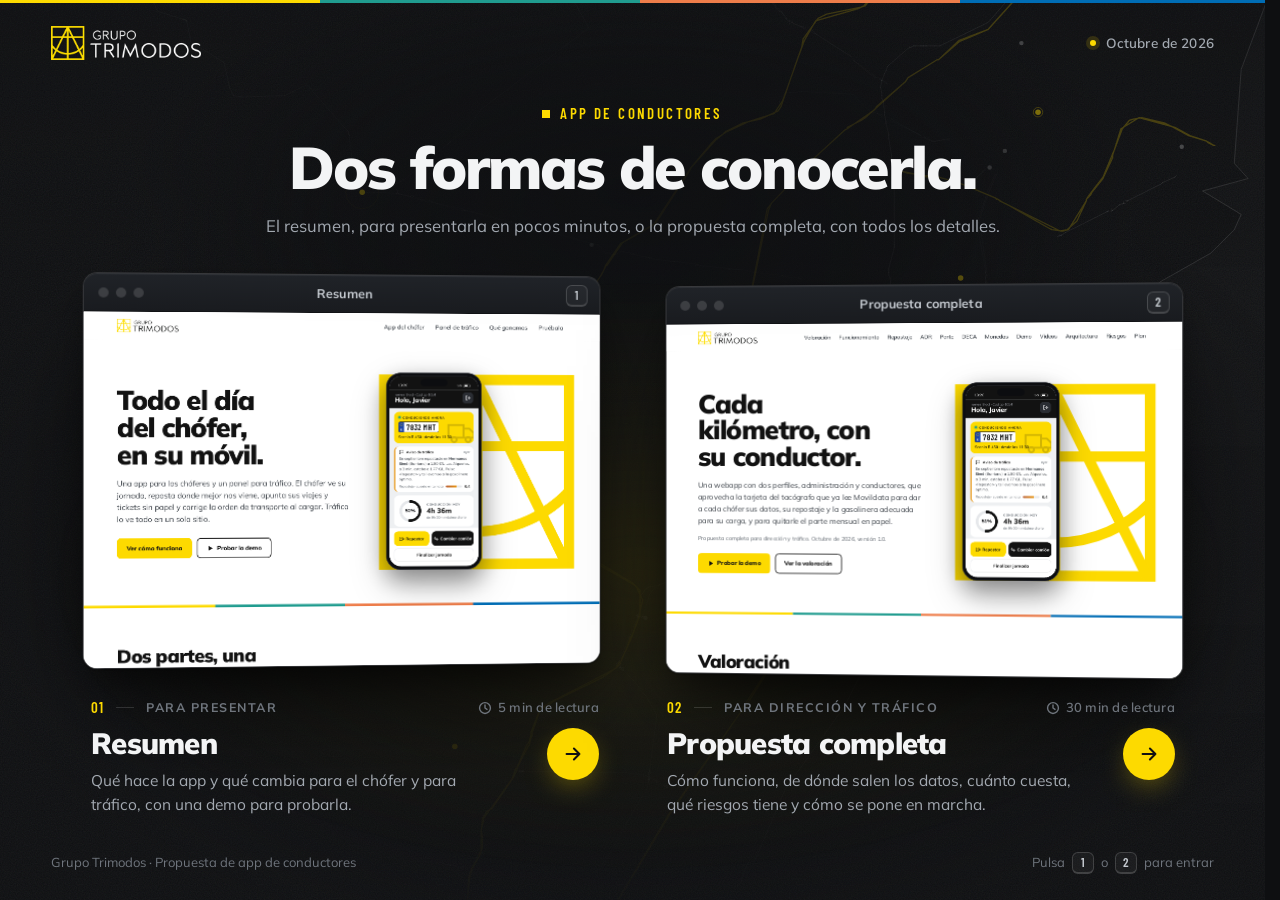
==== commit e22caee7: "Vuelve a la portada y al resumen anteriores Deshace 4fcaea8 (guía para conductores, vídeo demo y pru" ====
--- a/index.html
+++ b/index.html
@@ -4,120 +4,583 @@
 <meta charset="utf-8">
 <meta name="viewport" content="width=device-width, initial-scale=1, viewport-fit=cover">
 <title>App de conductores · Grupo Trimodos</title>
-<meta name="description" content="Conoce la propuesta de app para conductores de Grupo Trimodos: servicios, repostajes, tickets y documentación. Una guía clara y un vídeo para verla en marcha.">
+<meta name="description" content="Propuesta de app de conductores de Grupo Trimodos: el resumen para presentarla y la propuesta completa.">
 <meta name="robots" content="noindex, nofollow">
-<meta name="theme-color" content="#20251f">
-<meta name="color-scheme" content="light">
+<meta name="theme-color" content="#0E0F11">
+<meta name="color-scheme" content="dark">
 <link rel="icon" href="assets/img/favicon-32.png" type="image/png" sizes="32x32">
 <link rel="apple-touch-icon" href="assets/img/apple-touch-icon.png">
 <meta property="og:type" content="website">
 <meta property="og:locale" content="es_ES">
 <meta property="og:site_name" content="Grupo Trimodos">
-<meta property="og:title" content="Tu jornada, más fácil de llevar · Grupo Trimodos">
-<meta property="og:description" content="Servicios, repostajes, tickets y documentación. Así sería la app que estamos preparando para los conductores.">
+<meta property="og:title" content="App de conductores · Propuesta">
+<meta property="og:description" content="El resumen, para presentarla en pocos minutos, o la propuesta completa, con todos los detalles.">
 <meta property="og:url" content="https://felixortuno.github.io/gtr-controldrive/">
 <meta property="og:image" content="https://felixortuno.github.io/gtr-controldrive/assets/img/og.jpg">
 <meta property="og:image:type" content="image/jpeg">
 <meta property="og:image:width" content="1200">
 <meta property="og:image:height" content="630">
-<meta property="og:image:alt" content="Propuesta de app de conductores de Grupo Trimodos">
+<meta property="og:image:alt" content="App de conductores de Grupo Trimodos: resumen y propuesta completa">
 <meta name="twitter:card" content="summary_large_image">
 <link rel="preload" href="assets/fonts/mulish.woff2" as="font" type="font/woff2" crossorigin>
-<link rel="preload" href="assets/fonts/barlow-condensed-600.woff2" as="font" type="font/woff2" crossorigin>
+<script type="speculationrules">
+{"prerender":[{"where":{"selector_matches":"a[data-launch]"},"eagerness":"moderate"}]}
+</script>
 <style>
 @font-face{font-family:Mulish;src:url(assets/fonts/mulish.woff2) format("woff2");font-weight:200 1000;font-style:normal;font-display:swap}
 @font-face{font-family:"Barlow Condensed";src:url(assets/fonts/barlow-condensed-600.woff2) format("woff2");font-weight:600;font-style:normal;font-display:swap}
-:root{--paper:#f4f2ec;--ink:#20251f;--muted:#60655c;--line:#cbcfc4;--yellow:#fdda00;--gutter:clamp(24px,5vw,72px)}
+@view-transition{navigation:auto}
+::view-transition-old(root),::view-transition-new(root){animation-duration:.24s}
+
+:root{
+  --bg:#0E0F11;
+  --line:rgba(255,255,255,.08);
+  --line-2:rgba(255,255,255,.14);
+  --text:#F3F4F5;
+  --muted:#A3A9B1;
+  --dim:#6F757D;
+  --y:#FDDA00;
+  --teal:#209C8F;
+  --orange:#EE7D4A;
+  --blue:#006DB5;
+  --ease:cubic-bezier(.22,.8,.24,1);
+  --gutter:clamp(16px,4vw,56px);
+  --ar:1.6;
+  --VW:1440px;
+  --VH:900px;
+  color-scheme:dark;
+}
 *,*::before,*::after{box-sizing:border-box}
-html{background:var(--paper);color:var(--ink);-webkit-text-size-adjust:100%;text-size-adjust:100%}
-body{margin:0;font:400 16px/1.65 Mulish,system-ui,sans-serif;-webkit-font-smoothing:antialiased}
-a{color:inherit;text-underline-offset:5px;text-decoration-thickness:1px}
-a:hover{text-decoration-thickness:2px}
-a:focus-visible{outline:3px solid var(--ink);outline-offset:6px}
-::selection{background:var(--yellow);color:var(--ink)}
-.shell{width:min(100%,1280px);margin-inline:auto;padding-inline:var(--gutter)}
-.skip{position:absolute;z-index:10;top:12px;left:16px;padding:10px 16px;background:var(--yellow);transform:translateY(-180%)}
-.skip:focus{transform:none}
-.header{background:var(--ink);color:var(--paper);border-top:4px solid var(--yellow)}
-.header-inner{min-height:92px;display:flex;align-items:center;justify-content:space-between;gap:24px}
-.brand{display:block;flex-shrink:0}
-.brand img{display:block;width:154px;height:auto}
-.header a:focus-visible{outline-color:var(--yellow)}
-.header-label{font-size:13px;letter-spacing:.03em}
-.hero{display:grid;grid-template-columns:minmax(0,1.7fr) minmax(250px,1fr);gap:clamp(40px,7vw,100px);padding-block:76px 64px;align-items:end}
-.eyebrow{margin:0 0 22px;font:600 15px/1.2 "Barlow Condensed",sans-serif;letter-spacing:.13em;text-transform:uppercase}
-h1{font-size:clamp(48px,5.6vw,74px);line-height:1.06;letter-spacing:-.055em;font-weight:800;margin:0;max-width:10.7ch;text-wrap:balance}
-.lead{font-size:19px;line-height:1.65;max-width:40ch;margin:26px 0 30px;color:#4b5148}
-.actions{display:flex;flex-wrap:wrap;align-items:center;gap:18px 26px}
-.button{display:inline-flex;align-items:center;justify-content:center;gap:12px;min-height:52px;padding:12px 21px;background:var(--yellow);font-size:15px;font-weight:800;text-decoration:none;border:1px solid var(--ink);border-radius:2px}
-.button:hover{background:#f3d200;text-decoration:none}
-.button svg{width:18px;height:18px;flex-shrink:0}
-.text-link{font-size:15px;font-weight:700;padding-block:10px}
-.contents{border-top:2px solid var(--ink);padding-top:20px;margin-bottom:2px}
-.contents h2{font:600 17px/1.3 "Barlow Condensed",sans-serif;letter-spacing:.06em;text-transform:uppercase;margin:0 0 8px}
-.contents ul{list-style:none;padding:0;margin:0}
-.contents li{padding:15px 0;border-bottom:1px solid var(--line)}
-.contents strong{display:block;font-size:16px;font-weight:750;margin-bottom:3px}
-.contents span{display:block;font-size:14px;line-height:1.55;color:var(--muted)}
-.day{border-top:1px solid var(--line);padding-block:32px 37px}
-.day-title{font-size:15px;font-weight:700;margin:0 0 24px}
-.steps{display:grid;grid-template-columns:repeat(3,1fr);gap:42px;list-style:none;padding:0;margin:0}
-.steps li{position:relative;padding-left:32px}
-.step-number{position:absolute;left:0;top:1px;font:600 19px/1.3 "Barlow Condensed",sans-serif;color:var(--muted)}
-.steps h3{font-size:17px;line-height:1.35;margin:0 0 9px;font-weight:800}
-.steps p{font-size:14px;line-height:1.65;margin:0;color:var(--muted);max-width:30ch}
-.foot{border-top:1px solid var(--line);padding-block:26px 30px;display:grid;grid-template-columns:minmax(0,1.7fr) minmax(250px,1fr);gap:clamp(40px,7vw,100px)}
-.prototype{font-size:12px;line-height:1.7;color:var(--muted);margin:0;max-width:65ch}
-.prototype strong{color:var(--ink);font-weight:750}
-.more p{font-size:12px;color:var(--muted);margin:0 0 3px}
-.more a{font-size:13px;font-weight:700}
-@media(min-width:1400px){.hero{padding-top:92px;padding-bottom:76px}}
-@media(max-width:900px){.hero{grid-template-columns:minmax(0,1.4fr) minmax(230px,1fr);gap:35px;padding-top:56px}h1{font-size:58px}.lead{font-size:17px}.steps{gap:24px}.foot{gap:35px;grid-template-columns:minmax(0,1.4fr) minmax(230px,1fr)}}
-@media(max-width:680px){.header-inner{min-height:78px;gap:16px}.brand img{width:136px}.header-label{font-size:11px;max-width:13ch;text-align:right;line-height:1.5}.hero{grid-template-columns:1fr;gap:42px;padding-block:42px 35px}.eyebrow{font-size:14px;margin-bottom:20px}h1{font-size:clamp(44px,11vw,64px);max-width:11ch}.lead{font-size:17px;max-width:38ch;margin-top:23px;margin-bottom:25px}.contents{padding-top:18px}.contents li{padding:12px 0}.contents li:last-child{border-bottom:0;padding-bottom:0}.contents strong{font-size:15px}.contents span{font-size:13px}.day{padding-block:26px 30px}.day-title{margin-bottom:23px}.steps{grid-template-columns:1fr;gap:24px}.steps li{padding-left:32px}.steps h3{font-size:16px;margin-bottom:5px}.steps p{max-width:42ch}.foot{grid-template-columns:1fr;gap:22px;padding-block:24px 30px}}
-@media(prefers-reduced-motion:reduce){*{scroll-behavior:auto!important}}
+html{background:var(--bg);scrollbar-gutter:stable;-webkit-text-size-adjust:100%;text-size-adjust:100%}
+body{margin:0;min-height:100vh;min-height:100svh;display:flex;flex-direction:column;background:var(--bg);color:var(--text);font:400 16px/1.5 Mulish,system-ui,-apple-system,"Segoe UI",sans-serif;-webkit-font-smoothing:antialiased;-moz-osx-font-smoothing:grayscale;overflow-x:hidden}
+img,svg{display:block}
+a{color:inherit}
+::selection{background:var(--y);color:#111}
+
+/* ---------- Fondo ---------- */
+.bg{position:fixed;inset:0;z-index:0;pointer-events:none;overflow:hidden;transition:opacity .5s var(--ease)}
+.bg .map{position:absolute;inset:-4%;width:108%;height:108%;object-fit:cover;object-position:72% 20%;opacity:.75;will-change:transform;-webkit-mask-image:linear-gradient(180deg,#000 0%,#000 45%,transparent 100%);mask-image:linear-gradient(180deg,#000 0%,#000 45%,transparent 100%)}
+.bg .shade{position:absolute;inset:0;background:radial-gradient(40% 24% at 50% 21%,rgba(14,15,17,.85) 0%,rgba(14,15,17,.5) 60%,rgba(14,15,17,0) 100%),radial-gradient(56% 48% at 50% 60%,rgba(14,15,17,.86) 0%,rgba(14,15,17,.55) 55%,rgba(14,15,17,0) 100%),linear-gradient(180deg,rgba(14,15,17,.2),rgba(14,15,17,0) 30%)}
+.bg .glow{position:absolute;left:50%;top:64%;width:min(1200px,110vw);aspect-ratio:2/1;transform:translate(-50%,-50%);background:radial-gradient(closest-side,rgba(253,218,0,.10),rgba(253,218,0,.03) 55%,transparent);filter:blur(10px)}
+.bg .grain{position:absolute;inset:0;opacity:.07;mix-blend-mode:overlay;background-image:url("data:image/svg+xml,%3Csvg xmlns='http://www.w3.org/2000/svg' width='180' height='180'%3E%3Cfilter id='n'%3E%3CfeTurbulence type='fractalNoise' baseFrequency='.85' numOctaves='2' stitchTiles='stitch'/%3E%3C/filter%3E%3Crect width='100%25' height='100%25' filter='url(%23n)'/%3E%3C/svg%3E")}
+
+/* Franja de colores del grupo */
+.strip{position:fixed;top:0;left:0;right:0;z-index:40;display:flex;height:3px;pointer-events:none;transition:opacity .4s var(--ease)}
+.strip i{flex:1;transform-origin:left center;animation:grow 1s var(--ease) backwards;animation-delay:calc(var(--k) * 90ms)}
+.strip i:nth-child(1){--k:0;background:var(--y)}
+.strip i:nth-child(2){--k:1;background:var(--teal)}
+.strip i:nth-child(3){--k:2;background:var(--orange)}
+.strip i:nth-child(4){--k:3;background:var(--blue)}
+
+/* Recorta lo que sobresale (p. ej. la ventana al ampliarse) sin crear una zona de desplazamiento */
+.page{position:relative;flex:1;display:flex;flex-direction:column;overflow:hidden;overflow:clip}
+
+/* ---------- Cabecera ---------- */
+.top{position:relative;z-index:2;width:100%;max-width:1360px;margin:0 auto;display:flex;align-items:center;justify-content:space-between;gap:16px;padding:26px var(--gutter) 0;transition:opacity .4s var(--ease);animation:fade .8s var(--ease) .1s backwards}
+.brand{display:inline-flex;border-radius:6px;outline-offset:6px}
+.brand img{width:150px;height:auto}
+.top .date{margin:0;display:flex;align-items:center;gap:10px;color:var(--muted);font-size:13.5px;font-weight:600;letter-spacing:.01em}
+.top .date::before{content:"";width:6px;height:6px;border-radius:50%;background:var(--y);box-shadow:0 0 0 4px rgba(253,218,0,.14)}
+
+/* ---------- Escenario ---------- */
+.stage{position:relative;z-index:1;flex:1;display:flex;flex-direction:column;justify-content:center;width:100%;padding:clamp(20px,4vh,56px) 0 clamp(20px,3.5vh,44px)}
+.intro{text-align:center;padding:0 var(--gutter);margin:0 auto clamp(26px,4.6vh,56px);max-width:1120px;transition:opacity .4s var(--ease)}
+.eyebrow{margin:0 0 16px;display:inline-flex;align-items:center;gap:10px;font:600 15px/1 "Barlow Condensed","Arial Narrow",sans-serif;letter-spacing:.16em;text-transform:uppercase;color:var(--y);animation:rise-s .9s var(--ease) .15s backwards}
+.eyebrow::before{content:"";width:8px;height:8px;background:var(--y)}
+h1{margin:0;font-weight:900;font-size:clamp(38px,4.6vw,80px);line-height:1.02;letter-spacing:-.035em;text-wrap:balance;animation:rise-s 1s var(--ease) .22s backwards}
+.lead{margin:16px auto 0;max-width:62ch;color:var(--muted);font-size:clamp(16px,1.3vw,19px);line-height:1.55;text-wrap:balance;animation:rise-s 1s var(--ease) .3s backwards}
+
+/* ---------- Opciones ---------- */
+.options{--gap:clamp(36px,5vw,84px);position:relative;display:grid;grid-template-columns:repeat(2,minmax(0,var(--w,560px)));justify-content:center;gap:var(--gap);padding:0 var(--gutter);list-style:none;margin:0}
+.opt{position:relative;transition:opacity .45s var(--ease),transform .7s var(--ease)}
+.opt.is-launching{z-index:20}
+.stage.is-front{z-index:50}
+.slot{position:relative;perspective:1700px;animation:rise 1.25s var(--ease) backwards;animation-delay:calc(.32s + var(--i) * .13s)}
+.opt:nth-child(1) .slot{perspective-origin:calc(100% + var(--gap) / 2) 40%}
+.opt:nth-child(2) .slot{perspective-origin:calc(0% - var(--gap) / 2) 40%}
+
+.win{position:relative;border-radius:14px;background:#17191C;border:1px solid var(--line-2);transform-origin:50% 50%;will-change:transform;-webkit-backface-visibility:hidden;backface-visibility:hidden}
+.win::before{content:"";position:absolute;inset:-1px;z-index:-1;border-radius:inherit;pointer-events:none;box-shadow:0 1px 2px rgba(0,0,0,.4),0 18px 36px -10px rgba(0,0,0,.55),0 50px 110px -30px rgba(0,0,0,.75);transition:opacity .35s var(--ease)}
+.win::after{content:"";position:absolute;inset:-1px;z-index:3;border-radius:inherit;pointer-events:none;box-shadow:0 0 0 1px rgba(253,218,0,.7),0 0 0 6px rgba(253,218,0,.08),0 30px 90px -24px rgba(253,218,0,.35);opacity:0;transition:opacity .45s var(--ease)}
+
+.bar{container-type:inline-size;position:relative;display:flex;align-items:center;gap:12px;height:38px;padding:0 12px 0 14px;border-radius:13px 13px 0 0;background:linear-gradient(180deg,#202328,#191B1F);border-bottom:1px solid rgba(0,0,0,.5);box-shadow:inset 0 1px 0 rgba(255,255,255,.06)}
+.lights{display:flex;gap:7px}
+.lights i{width:10px;height:10px;border-radius:50%;background:rgba(255,255,255,.14);transition:background-color .35s var(--ease)}
+.lights i:nth-child(2){transition-delay:.05s}
+.lights i:nth-child(3){transition-delay:.1s}
+.bar-title{position:absolute;left:50%;transform:translateX(-50%);max-width:calc(100% - 150px);overflow:hidden;white-space:nowrap;text-overflow:ellipsis;font-size:12.5px;font-weight:700;letter-spacing:.01em;color:#C5CAD0}
+.bar-title span{color:var(--dim);font-weight:600}
+kbd,.key{display:inline-grid;place-items:center;min-width:22px;height:22px;padding:0 6px;border-radius:6px;border:1px solid rgba(255,255,255,.16);border-bottom-width:2px;background:rgba(255,255,255,.04);font:600 13px/1 "Barlow Condensed","Arial Narrow",sans-serif;color:#C5CAD0}
+.bar .key{margin-left:auto}
+
+.view{position:relative;aspect-ratio:var(--ar);overflow:hidden;border-radius:0 0 13px 13px;background:#fff;isolation:isolate}
+.vp{position:absolute;left:0;top:0;width:100%;overflow:hidden}
+.vp iframe{display:block;width:var(--VW);height:var(--VH);border:0;transform:scale(var(--s,.4));transform-origin:0 0;opacity:0;transition:opacity .6s var(--ease);background:#fff}
+.win.is-ready .vp iframe{opacity:1}
+.glare{position:absolute;inset:0;z-index:2;pointer-events:none;opacity:0;transition:opacity .5s var(--ease);background:radial-gradient(520px circle at var(--gx,50%) var(--gy,0%),rgba(255,255,255,.16),transparent 45%),linear-gradient(180deg,rgba(255,255,255,.05),transparent 22%)}
+
+/* Esqueleto mientras carga la vista previa */
+.skel{position:absolute;inset:0;background:#fff;transition:opacity .5s var(--ease) .1s}
+.win.is-ready .skel{opacity:0}
+.skel i{position:absolute;display:block;border-radius:3px;background:#ECEDEF}
+.skel .s-nav{left:0;right:0;top:0;height:7.6%;border-radius:0;background:#fff;border-bottom:1px solid #EFF0F2}
+.skel .s-logo{left:11%;top:2.3%;width:10.5%;height:3%;background:#F7EBA6}
+.skel .s-h{left:11%;width:33%;height:7%;background:#DADCE0}
+.skel .s-h1{top:21%}.skel .s-h2{top:30.5%;width:38%}.skel .s-h3{top:40%;width:26%}
+.skel .s-p{left:11%;width:40%;height:2.3%}
+.skel .s-p1{top:53%}.skel .s-p2{top:58%}.skel .s-p3{top:63%;width:30%}
+.skel .s-btn{left:11%;top:70%;width:13%;height:6%;border-radius:5px;background:#FBE77E}
+.skel .s-btn2{left:25.5%;width:13%;background:#fff;box-shadow:inset 0 0 0 2px #DADCE0}
+.skel .s-art{left:56%;top:17%;width:34%;height:54%;border-radius:2px;background:none;box-shadow:inset 0 0 0 7px #FBE77E}
+.skel::after{content:"";position:absolute;inset:0;background:linear-gradient(100deg,transparent 35%,rgba(255,255,255,.75) 50%,transparent 65%);animation:shimmer 1.5s ease-in-out infinite;transform:translateX(-100%)}
+
+/* Pie de cada opción */
+.cap{container-type:inline-size;display:grid;grid-template-columns:1fr auto;column-gap:20px;padding:26px 2px 0;animation:rise-s 1s var(--ease) backwards;animation-delay:calc(.5s + var(--i) * .13s);transition:opacity .3s var(--ease)}
+.cap-top{grid-column:1/-1;display:flex;align-items:center;gap:12px;margin-bottom:10px;font-size:12.5px;font-weight:700;letter-spacing:.12em;text-transform:uppercase;color:var(--dim)}
+.num{font:600 15px/1 "Barlow Condensed","Arial Narrow",sans-serif;letter-spacing:.08em;color:var(--y)}
+.cap-top .sep{width:18px;height:1px;background:var(--line-2)}
+.time{margin-left:auto;display:inline-flex;align-items:center;gap:6px;letter-spacing:.02em;text-transform:none;font-weight:600;font-size:13px}
+.time svg{width:14px;height:14px}
+.cap h2{grid-column:1;margin:0;font-size:clamp(26px,2.3vw,34px);font-weight:900;line-height:1.05;letter-spacing:-.025em}
+.go{text-decoration:none;outline:none}
+.go::after{content:"";position:absolute;inset:0;z-index:5;border-radius:16px;cursor:pointer}
+.cap p{grid-column:1;margin:10px 0 0;max-width:46ch;color:var(--muted);font-size:15.5px;line-height:1.55;text-wrap:pretty}
+.chips{grid-column:1/-1;display:flex;flex-wrap:wrap;gap:7px;margin:16px 0 0;padding:0;list-style:none}
+.chips li{padding:5px 11px;border-radius:999px;border:1px solid var(--line-2);font-size:12.5px;font-weight:600;color:#C2C7CD;background:rgba(255,255,255,.02);transition:border-color .35s var(--ease),color .35s var(--ease)}
+.cta{grid-column:2;grid-row:2/span 2;align-self:start;display:grid;place-items:center;width:52px;height:52px;border-radius:50%;background:var(--y);color:#111;box-shadow:0 10px 30px -10px rgba(253,218,0,.6);transition:transform .45s var(--ease),box-shadow .45s var(--ease)}
+.cta svg{width:22px;height:22px;transition:transform .45s var(--ease)}
+
+/* Estados */
+.opt.is-on .win::after{opacity:1}
+.opt.is-on .lights i:nth-child(1){background:var(--y)}
+.opt.is-on .lights i:nth-child(2){background:var(--teal)}
+.opt.is-on .lights i:nth-child(3){background:var(--orange)}
+.opt.is-on .glare{opacity:1}
+.opt.is-on .cta{transform:scale(1.07);box-shadow:0 14px 36px -10px rgba(253,218,0,.8)}
+.opt.is-on .cta svg{transform:translateX(3px)}
+.opt.is-on .chips li{border-color:rgba(253,218,0,.28);color:#E4E7EA}
+.options.has-on .opt:not(.is-on){opacity:.5}
+.opt:has(.go:focus-visible) .win{outline:2px solid var(--y);outline-offset:6px}
+
+/* ---------- Pie ---------- */
+.foot{position:relative;z-index:2;width:100%;max-width:1360px;margin:0 auto;display:flex;align-items:center;justify-content:space-between;gap:16px;padding:0 var(--gutter) 26px;color:var(--dim);font-size:13px;transition:opacity .4s var(--ease);animation:fade .8s var(--ease) .8s backwards}
+.foot p{margin:0}
+.hint{display:flex;align-items:center;gap:7px}
+
+/* ---------- Lanzamiento ---------- */
+.is-launching .top,.is-launching .intro,.is-launching .foot,.is-launching .strip,.is-launching .bg{opacity:0}
+.is-launching .opt:not(.is-launching){opacity:0;transform:scale(.94)}
+.opt.is-launching .cap{opacity:0}
+.opt.is-launching .win::before,.opt.is-launching .win::after,.opt.is-launching .glare{opacity:0;transition-duration:.25s}
+.opt.is-launching .view{overflow:visible}
+.opt.is-launching .go::after{cursor:default}
+html.is-launching{cursor:progress}
+
+/* ---------- Animaciones ---------- */
+@keyframes grow{from{transform:scaleX(0)}}
+@keyframes fade{from{opacity:0}}
+@keyframes rise-s{from{opacity:0;transform:translateY(18px)}}
+@keyframes rise{from{opacity:0;transform:translateY(70px) scale(.94)}}
+@keyframes shimmer{to{transform:translateX(100%)}}
+
+/* ---------- Adaptación ---------- */
+@container (max-width:500px){
+  .bar-title span{display:none}
+}
+@container (max-width:490px){
+  .cap-top .sep,.time .rd{display:none}
+  .cap h2{font-size:27px}
+}
+@media (min-width:900px){
+  .lead{max-width:none}
+}
+/* En pantallas de escritorio el tamaño de las ventanas lo ajusta el script para que todo quepa sin desplazarse */
+@media (min-width:900px) and (max-height:1000px){
+  .chips{display:none}
+}
+@media (min-width:900px) and (max-height:820px){
+  .eyebrow{margin-bottom:12px}
+  h1{font-size:clamp(36px,4.2vw,60px)}
+  .lead{margin-top:10px;font-size:16px}
+  .cap{padding-top:20px}
+  .cap-top{margin-bottom:8px}
+  .cap p{font-size:14.5px;margin-top:8px}
+}
+@media (min-width:900px) and (max-height:800px){
+  .lead{display:none}
+}
+@media (max-width:899px){
+  .options{grid-template-columns:minmax(0,640px);gap:56px}
+  .opt .slot{perspective-origin:50% 40%}
+  .stage{justify-content:flex-start;padding-top:40px}
+}
+@media (max-width:600px){
+  .top{padding-top:20px}
+  .brand img{width:126px}
+  .top .date{font-size:12.5px}
+  .stage{padding-top:34px}
+  .intro{margin-bottom:34px}
+  .eyebrow{font-size:14px}
+  .lead{font-size:16px}
+  .bar{height:34px;padding-left:12px}
+  .lights{gap:6px}
+  .lights i{width:9px;height:9px}
+  .bar-title{font-size:12px;max-width:calc(100% - 120px)}
+  .bar-title span,.cap-top .sep,.time .rd{display:none}
+  .cap{padding-top:20px;column-gap:14px}
+  .cap-top{gap:10px;letter-spacing:.1em}
+  .cta{width:46px;height:46px}
+  .cap p{font-size:15px}
+  .foot{flex-direction:column;align-items:flex-start;padding-top:8px}
+}
+@media (hover:none){
+  .key,.hint{display:none}
+}
+@media (prefers-reduced-motion:reduce){
+  *,*::before,*::after{animation-duration:.01ms!important;animation-delay:0s!important;transition-duration:.01ms!important}
+}
 </style>
 </head>
 <body>
-<a class="skip" href="#contenido">Ir al contenido</a>
-<header class="header">
-  <div class="shell header-inner">
-    <a class="brand" href="./" aria-label="Grupo Trimodos, inicio"><img src="assets/img/grupo-trimodos-blanco.png" width="154" height="35" alt="Grupo Trimodos"></a>
-    <span class="header-label">App de conductores</span>
-  </div>
+<div class="strip" aria-hidden="true"><i></i><i></i><i></i><i></i></div>
+
+<div class="bg" aria-hidden="true">
+  <img class="map" src="assets/img/mapa.svg" alt="" decoding="async">
+  <div class="shade"></div>
+  <div class="glow"></div>
+  <div class="grain"></div>
+</div>
+
+<div class="page">
+<header class="top">
+  <a class="brand" href="./" aria-label="Grupo Trimodos, inicio"><img src="assets/img/grupo-trimodos-blanco.png" width="150" height="34" alt="Grupo Trimodos"></a>
+  <p class="date">Octubre de 2026</p>
 </header>
-<main id="contenido" class="shell">
-  <section class="hero" aria-labelledby="titulo">
-    <div>
-      <p class="eyebrow">Una propuesta para vuestro día a día</p>
-      <h1 id="titulo">Tu jornada, más fácil de llevar.</h1>
-      <p class="lead">Consultar el día, apuntar los servicios, guardar los tickets y tener la documentación a mano. Te enseñamos cómo sería hacerlo desde el móvil.</p>
-      <div class="actions">
-        <a class="button" href="propuesta-app-conductores-direccion.html#videodemo"><svg viewBox="0 0 20 20" fill="currentColor" aria-hidden="true"><path d="M6 3.5 16 10 6 16.5z"/></svg>Ver el vídeo demo</a>
-        <a class="text-link" href="propuesta-app-conductores-direccion.html">Leer la guía del conductor <span aria-hidden="true">↗</span></a>
+
+<main class="stage">
+  <section class="intro">
+    <p class="eyebrow">App de conductores</p>
+    <h1>Dos formas de conocerla.</h1>
+    <p class="lead">El resumen, para presentarla en pocos minutos, o la propuesta completa, con todos los detalles.</p>
+  </section>
+
+  <ul class="options" aria-label="Propuestas">
+    <li class="opt" data-key="1" style="--i:0">
+      <div class="slot">
+        <div class="win">
+          <div class="bar" aria-hidden="true">
+            <span class="lights"><i></i><i></i><i></i></span>
+            <span class="bar-title">Resumen <span>· App de conductores</span></span>
+            <kbd class="key">1</kbd>
+          </div>
+          <div class="view" inert aria-hidden="true">
+            <div class="skel"><i class="s-nav"></i><i class="s-logo"></i><i class="s-h s-h1"></i><i class="s-h s-h2"></i><i class="s-h s-h3"></i><i class="s-p s-p1"></i><i class="s-p s-p2"></i><i class="s-p s-p3"></i><i class="s-btn"></i><i class="s-btn s-btn2"></i><i class="s-art"></i></div>
+            <div class="vp"><iframe src="propuesta-app-conductores-direccion.html" title="Vista previa del resumen" tabindex="-1" scrolling="no"></iframe></div>
+            <div class="glare"></div>
+          </div>
+        </div>
       </div>
-    </div>
-    <aside class="contents" aria-labelledby="contents-title">
-      <h2 id="contents-title">Qué encontrarás en la app</h2>
-      <ul>
-        <li><strong>Servicios y parte del día</strong><span>Lo que llevas hecho y lo que queda por confirmar.</span></li>
-        <li><strong>Repostajes y tickets</strong><span>Dónde repostar y cómo guardar el justificante.</span></li>
-        <li><strong>Documentación y avisos</strong><span>Tus documentos, sus fechas y los avisos de tráfico.</span></li>
-        <li><strong>Conducción y monedas</strong><span>Tu evolución y las recompensas que se proponen.</span></li>
-      </ul>
-    </aside>
-  </section>
-  <section class="day" aria-labelledby="day-title">
-    <h2 class="day-title" id="day-title">Así encajaría en tu jornada</h2>
-    <ol class="steps">
-      <li><span class="step-number" aria-hidden="true">01</span><h3>Antes de salir</h3><p>Revisas el vehículo asignado, los avisos y la documentación.</p></li>
-      <li><span class="step-number" aria-hidden="true">02</span><h3>Durante el día</h3><p>Cuando estés parado, apuntas los servicios y haces la foto del ticket.</p></li>
-      <li><span class="step-number" aria-hidden="true">03</span><h3>Al terminar</h3><p>Revisas los datos y confirmas el parte de la jornada.</p></li>
-    </ol>
-  </section>
+      <div class="cap">
+        <div class="cap-top"><span class="num">01</span><span class="sep"></span><span>Para presentar</span><span class="time"><svg viewBox="0 0 16 16" fill="none" stroke="currentColor" stroke-width="1.6" aria-hidden="true"><circle cx="8" cy="8" r="6.2"/><path d="M8 4.6V8l2.3 1.6" stroke-linecap="round"/></svg><span>5 min<span class="rd"> de lectura</span></span></span></div>
+        <h2><a class="go" href="propuesta-app-conductores-direccion.html" data-launch aria-describedby="d1">Resumen</a></h2>
+        <p id="d1">Qué hace la app y qué cambia para el chófer y para tráfico, con una demo para probarla.</p>
+        <span class="cta" aria-hidden="true"><svg viewBox="0 0 24 24" fill="none" stroke="currentColor" stroke-width="2.2" stroke-linecap="round" stroke-linejoin="round"><path d="M5 12h14M13 6l6 6-6 6"/></svg></span>
+        <ul class="chips" aria-label="Contenido del resumen"><li>App del chófer</li><li>Panel de tráfico</li><li>Qué ganamos</li></ul>
+      </div>
+    </li>
+
+    <li class="opt" data-key="2" style="--i:1">
+      <div class="slot">
+        <div class="win">
+          <div class="bar" aria-hidden="true">
+            <span class="lights"><i></i><i></i><i></i></span>
+            <span class="bar-title">Propuesta completa <span>· App de conductores</span></span>
+            <kbd class="key">2</kbd>
+          </div>
+          <div class="view" inert aria-hidden="true">
+            <div class="skel"><i class="s-nav"></i><i class="s-logo"></i><i class="s-h s-h1"></i><i class="s-h s-h2"></i><i class="s-h s-h3"></i><i class="s-p s-p1"></i><i class="s-p s-p2"></i><i class="s-p s-p3"></i><i class="s-btn"></i><i class="s-btn s-btn2"></i><i class="s-art"></i></div>
+            <div class="vp"><iframe src="propuesta-app-conductores-trimodos.html" title="Vista previa de la propuesta completa" tabindex="-1" scrolling="no"></iframe></div>
+            <div class="glare"></div>
+          </div>
+        </div>
+      </div>
+      <div class="cap">
+        <div class="cap-top"><span class="num">02</span><span class="sep"></span><span>Para dirección y tráfico</span><span class="time"><svg viewBox="0 0 16 16" fill="none" stroke="currentColor" stroke-width="1.6" aria-hidden="true"><circle cx="8" cy="8" r="6.2"/><path d="M8 4.6V8l2.3 1.6" stroke-linecap="round"/></svg><span>30 min<span class="rd"> de lectura</span></span></span></div>
+        <h2><a class="go" href="propuesta-app-conductores-trimodos.html" data-launch aria-describedby="d2">Propuesta completa</a></h2>
+        <p id="d2">Cómo funciona, de dónde salen los datos, cuánto cuesta, qué riesgos tiene y cómo se pone en marcha.</p>
+        <span class="cta" aria-hidden="true"><svg viewBox="0 0 24 24" fill="none" stroke="currentColor" stroke-width="2.2" stroke-linecap="round" stroke-linejoin="round"><path d="M5 12h14M13 6l6 6-6 6"/></svg></span>
+        <ul class="chips" aria-label="Contenido de la propuesta completa"><li>Valoración</li><li>Repostaje</li><li>ADR</li><li>Parte mensual</li><li>Arquitectura</li><li>Riesgos</li><li>Plan</li></ul>
+      </div>
+    </li>
+  </ul>
 </main>
-<footer class="shell foot">
-  <p class="prototype"><strong>Estamos enseñando una propuesta.</strong> La demostración usa datos de ejemplo; todavía no está conectada a los sistemas de la empresa.</p>
-  <div class="more"><p>Para dirección y tráfico</p><a href="propuesta-app-conductores-trimodos.html">Ver la propuesta completa <span aria-hidden="true">↗</span></a></div>
+
+<footer class="foot">
+  <p>Grupo Trimodos · Propuesta de app de conductores</p>
+  <p class="hint">Pulsa <kbd>1</kbd> o <kbd>2</kbd> para entrar</p>
 </footer>
+</div>
+
+<script>
+(() => {
+  const root = document.documentElement;
+  const reduce = matchMedia('(prefers-reduced-motion: reduce)');
+  const list = document.querySelector('.options');
+  const map = document.querySelector('.bg .map');
+  const cards = [...document.querySelectorAll('.opt')].map((el, i) => ({
+    el, i,
+    key: el.dataset.key,
+    link: el.querySelector('[data-launch]'),
+    slot: el.querySelector('.slot'),
+    win: el.querySelector('.win'),
+    view: el.querySelector('.view'),
+    vp: el.querySelector('.vp'),
+    frame: el.querySelector('iframe'),
+    fw: null,
+    s: .4, yaw: 0,
+    rx: 0, ry: 0, lift: 0, y: 0, z: 0,
+    trx: 0, try_: 0, tlift: 0,
+    hover: false, hoverAt: 0,
+    scroll: 0, peek: 0
+  }));
+
+  /* Medidas: la vista previa se pinta al tamaño real de la ventana y se escala,
+     así lo que se ve dentro es exactamente la página a la que se entra. */
+  const head = document.querySelector('.top');
+  const foot = document.querySelector('.foot');
+  const stage = document.querySelector('.stage');
+  const intro = document.querySelector('.intro');
+  let VW = 0, VH = 0, wide = true;
+  function measure() {
+    VW = root.clientWidth;
+    VH = innerHeight;
+    wide = VW >= 900;
+    const ar = Math.max(VW / VH, wide ? 1.45 : 1.3);
+    root.style.setProperty('--ar', ar.toFixed(4));
+    root.style.setProperty('--VW', VW + 'px');
+    root.style.setProperty('--VH', VH + 'px');
+    layout(ar);
+    cards.forEach(c => {
+      c.yaw = wide && !reduce.matches ? (c.i === 0 ? 5 : -5) : 0;
+      if (!c.hover) c.try_ = c.yaw;
+      fit(c);
+    });
+  }
+  /* En escritorio, ventanas tan grandes como quepan sin tener que desplazarse */
+  function layout(ar) {
+    if (!wide) { list.style.removeProperty('--w'); return; }
+    const ls = getComputedStyle(list);
+    const maxW = Math.min(660, (VW - 2 * parseFloat(ls.paddingLeft) - parseFloat(ls.columnGap)) / 2);
+    let w = maxW;
+    for (let n = 0; n < 4; n++) {
+      list.style.setProperty('--w', w.toFixed(1) + 'px');
+      const ss = getComputedStyle(stage);
+      const need = head.offsetHeight + foot.offsetHeight + parseFloat(ss.paddingTop) + parseFloat(ss.paddingBottom)
+        + intro.offsetHeight + parseFloat(getComputedStyle(intro).marginBottom) + list.offsetHeight + 8;
+      const next = Math.max(360, Math.min(maxW, w + (VH - need) * ar));
+      if (Math.abs(next - w) < 1) break;
+      w = next;
+    }
+    list.style.setProperty('--w', Math.floor(w) + 'px');
+  }
+  function fit(c) {
+    const w = c.view.clientWidth;
+    if (!w || !VW) return;
+    c.s = w / VW;
+    c.el.style.setProperty('--s', c.s.toFixed(5));
+    c.vp.style.height = (VH * c.s) + 'px';
+  }
+  let resizeRaf = 0;
+  addEventListener('resize', () => {
+    if (active) return;
+    cancelAnimationFrame(resizeRaf);
+    resizeRaf = requestAnimationFrame(measure);
+  });
+  const ro = new ResizeObserver(() => { if (!active) cards.forEach(fit); });
+  cards.forEach(c => ro.observe(c.view));
+  measure();
+  cards.forEach(c => { c.ry = c.try_ = c.yaw; });
+  if (document.fonts) document.fonts.ready.then(() => { if (!active) measure(); });
+
+  /* Vistas previas: aparecen al cargar. En el mismo dominio se puede además
+     desplazar la página de dentro al pasar el ratón. */
+  function ready(c) {
+    if (c.win.classList.contains('is-ready')) return;
+    c.win.classList.add('is-ready');
+    try {
+      const w = c.frame.contentWindow, d = w.document;
+      const st = d.createElement('style');
+      st.textContent = 'html{scroll-behavior:auto!important;scrollbar-width:none}html::-webkit-scrollbar{display:none}';
+      d.head.append(st);
+      c.fw = w;
+    } catch (e) { c.fw = null; }
+  }
+  cards.forEach(c => {
+    c.frame.addEventListener('load', () => ready(c));
+    try { if (c.frame.contentDocument && c.frame.contentDocument.readyState === 'complete' && c.frame.contentDocument.body.childElementCount) ready(c); } catch (e) {}
+    setTimeout(() => ready(c), 6000);
+  });
+
+  /* Estado activo (ratón o teclado) */
+  function setOn(c, on) {
+    c.el.classList.toggle('is-on', on);
+    list.classList.toggle('has-on', cards.some(x => x.el.classList.contains('is-on')));
+  }
+
+  /* Inclinación 3D y brillo que sigue al cursor */
+  let px = 0, py = 0, mx = 0, my = 0;
+  addEventListener('pointermove', e => {
+    if (e.pointerType !== 'mouse') return;
+    px = e.clientX / innerWidth - .5;
+    py = e.clientY / innerHeight - .5;
+  }, { passive: true });
+  const clamp = (v, a, b) => Math.min(b, Math.max(a, v));
+  cards.forEach(c => {
+    c.el.addEventListener('pointerenter', e => {
+      if (e.pointerType !== 'mouse' || active) return;
+      c.hover = true; c.hoverAt = performance.now();
+      setOn(c, true);
+    });
+    c.el.addEventListener('pointermove', e => {
+      if (e.pointerType !== 'mouse' || active) return;
+      const r = c.slot.getBoundingClientRect();
+      const x = clamp((e.clientX - r.left) / r.width, 0, 1);
+      const y = clamp((e.clientY - r.top) / r.height, 0, 1);
+      if (!reduce.matches) {
+        c.try_ = (x - .5) * 10;
+        c.trx = (.5 - y) * 8;
+        c.tlift = 1;
+      }
+      c.view.style.setProperty('--gx', (x * 100).toFixed(1) + '%');
+      c.view.style.setProperty('--gy', (y * 100).toFixed(1) + '%');
+    });
+    c.el.addEventListener('pointerleave', e => {
+      if (e.pointerType !== 'mouse' || active) return;
+      c.hover = false; c.trx = 0; c.try_ = c.yaw; c.tlift = 0;
+      setOn(c, false);
+    });
+    c.link.addEventListener('focus', () => { if (!active) setOn(c, true); });
+    c.link.addEventListener('blur', () => { if (!active && !c.hover) setOn(c, false); });
+    c.link.addEventListener('click', e => {
+      if (e.defaultPrevented || e.button !== 0 || e.metaKey || e.ctrlKey || e.shiftKey || e.altKey) return;
+      e.preventDefault();
+      launch(c);
+    });
+  });
+
+  /* Bucle de animación: flotación, inclinación, desplazamiento de la vista previa y paralaje del mapa */
+  let last = performance.now();
+  function loop(now) {
+    const dt = Math.min(64, now - last); last = now;
+    const k = 1 - Math.exp(-dt / 120);
+    const motion = !reduce.matches;
+    for (const c of cards) {
+      if (c !== active) {
+        c.rx += (c.trx - c.rx) * k;
+        c.ry += (c.try_ - c.ry) * k;
+        c.lift += (c.tlift - c.lift) * k;
+        const float = motion ? Math.sin(now / 6500 * Math.PI * 2 + c.i * 2.3) * (wide ? 7 : 4) : 0;
+        c.y = float - c.lift * 8;
+        c.z = c.lift * 34;
+        c.win.style.transform = `translate3d(0px, ${c.y.toFixed(2)}px, ${c.z.toFixed(2)}px) rotateX(${c.rx.toFixed(3)}deg) rotateY(${c.ry.toFixed(3)}deg) scale(1)`;
+      }
+      if (c.fw) {
+        if (motion && c.hover && !active && now - c.hoverAt > 900) {
+          const max = Math.min(c.fw.document.documentElement.scrollHeight - VH, VH * 2.6);
+          c.peek = Math.min(Math.max(0, max), c.peek + dt * .11);
+        } else {
+          c.peek += (0 - c.peek) * (active ? 1 - Math.exp(-dt / 70) : k * .6);
+          if (c.peek < .5) c.peek = 0;
+        }
+        if (Math.abs(c.peek - c.scroll) >= .5 || (c.peek === 0 && c.scroll !== 0)) {
+          c.scroll = c.peek;
+          c.fw.scrollTo({ top: Math.round(c.scroll), behavior: 'instant' });
+        }
+      }
+    }
+    if (motion) {
+      mx += (px - mx) * k * .5;
+      my += (py - my) * k * .5;
+      map.style.transform = `translate3d(${(-mx * 18).toFixed(2)}px, ${(-my * 12).toFixed(2)}px, 0)`;
+    }
+    requestAnimationFrame(loop);
+  }
+  requestAnimationFrame(loop);
+
+  /* Entrada: la ventana crece hasta ocupar la pantalla y se convierte en la página */
+  let active = null, anims = [];
+  const stop = e => e.preventDefault();
+  function lockScroll(on) {
+    const m = on ? 'addEventListener' : 'removeEventListener';
+    window[m]('wheel', stop, { passive: false });
+    window[m]('touchmove', stop, { passive: false });
+  }
+  function launch(c) {
+    if (active) return;
+    const href = c.link.href;
+    if (reduce.matches) { location.href = href; return; }
+    active = c;
+    setOn(c, true);
+    c.slot.getAnimations().forEach(a => a.finish());
+    const from = `translate3d(0px, ${c.y}px, ${c.z}px) rotateX(${c.rx}deg) rotateY(${c.ry}deg) scale(1)`;
+    const r = c.slot.getBoundingClientRect();
+    const vx = r.left + c.win.clientLeft + c.view.offsetLeft;
+    const vy = r.top + c.win.clientTop + c.view.offsetTop;
+    const cx = r.left + c.win.offsetWidth / 2;
+    const cy = r.top + c.win.offsetHeight / 2;
+    const S = VW / c.view.offsetWidth;
+    const tx = -cx - S * (vx - cx);
+    const ty = -cy - S * (vy - cy);
+    const to = `translate3d(${tx}px, ${ty}px, 0px) rotateX(0deg) rotateY(0deg) scale(${S})`;
+    const crop = Math.max(0, VH * c.s - c.view.offsetHeight);
+    root.classList.add('is-launching');
+    stage.classList.add('is-front');
+    c.el.classList.add('is-launching');
+    lockScroll(true);
+    const opts = { duration: 820, easing: 'cubic-bezier(.76,0,.18,1)', fill: 'forwards' };
+    anims = [
+      c.win.animate([{ transform: from }, { transform: to }], opts),
+      c.vp.animate([
+        { clipPath: `inset(0px 0px ${crop}px 0px round 0px 0px 13px 13px)` },
+        { clipPath: 'inset(0px 0px 0px 0px round 0px 0px 0px 0px)' }
+      ], opts)
+    ];
+    anims[0].finished.then(() => { location.href = href; }).catch(() => {});
+  }
+
+  /* Al volver atrás (caché del navegador), la ventana se recoge a su sitio */
+  addEventListener('pageshow', e => {
+    if (!e.persisted || !active) return;
+    const c = active;
+    root.classList.remove('is-launching');
+    anims.forEach(a => { a.playbackRate = 1.1; a.reverse(); });
+    Promise.all(anims.map(a => a.finished)).then(() => {
+      anims.forEach(a => a.cancel());
+      anims = [];
+      c.el.classList.remove('is-launching');
+      stage.classList.remove('is-front');
+      c.hover = false; c.trx = 0; c.try_ = c.yaw; c.tlift = 0;
+      setOn(c, false);
+      active = null;
+      lockScroll(false);
+      measure();
+    }).catch(() => {});
+  });
+
+  /* Teclado: 1 y 2 para entrar, flechas para cambiar de opción */
+  addEventListener('keydown', e => {
+    if (active || e.defaultPrevented || e.metaKey || e.ctrlKey || e.altKey) return;
+    const c = cards.find(x => x.key === e.key);
+    if (c) { e.preventDefault(); c.link.focus({ preventScroll: true }); launch(c); return; }
+    const cur = cards.findIndex(x => x.link === document.activeElement);
+    if (e.key === 'ArrowLeft' || e.key === 'ArrowRight' || (cur >= 0 && (e.key === 'ArrowUp' || e.key === 'ArrowDown'))) {
+      const dir = e.key === 'ArrowLeft' || e.key === 'ArrowUp' ? -1 : 1;
+      const next = cards[cur < 0 ? (dir > 0 ? 0 : cards.length - 1) : (cur + dir + cards.length) % cards.length];
+      e.preventDefault();
+      next.link.focus();
+    }
+  });
+})();
+</script>
 </body>
 </html>
